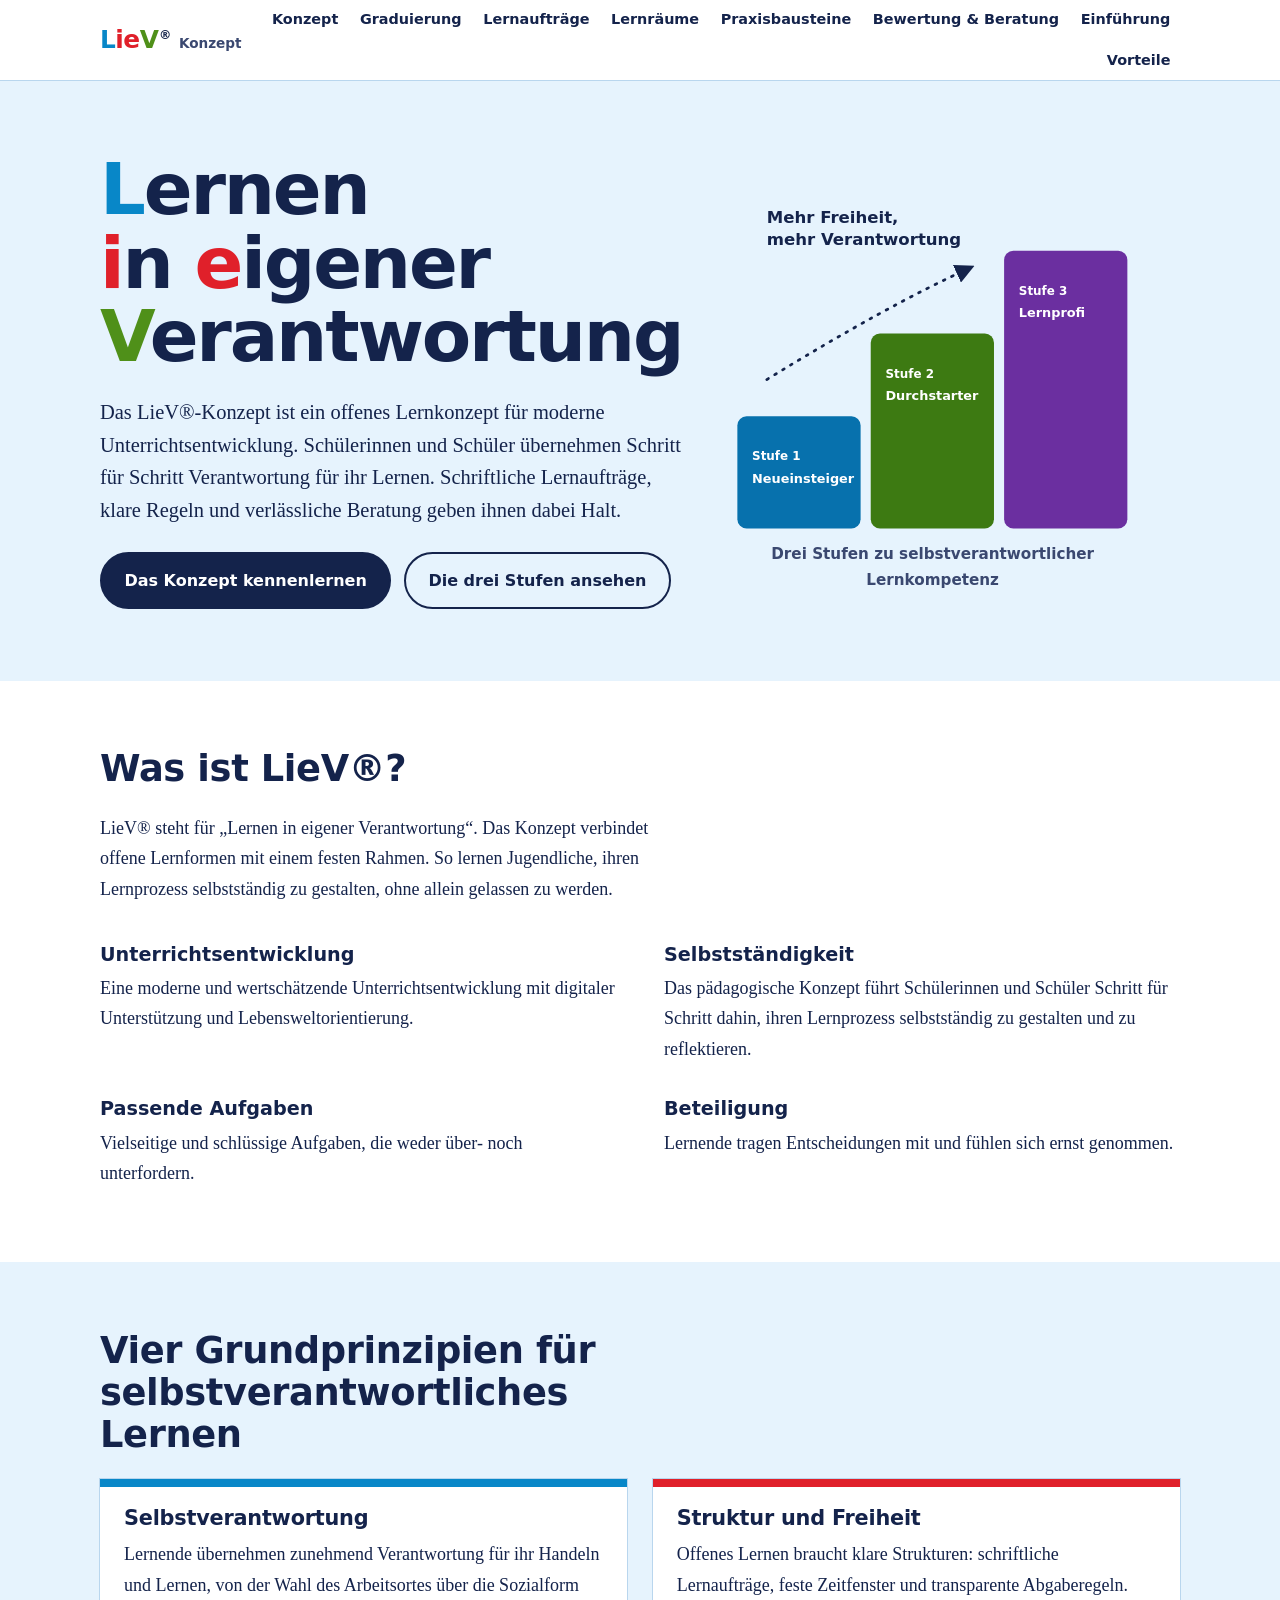
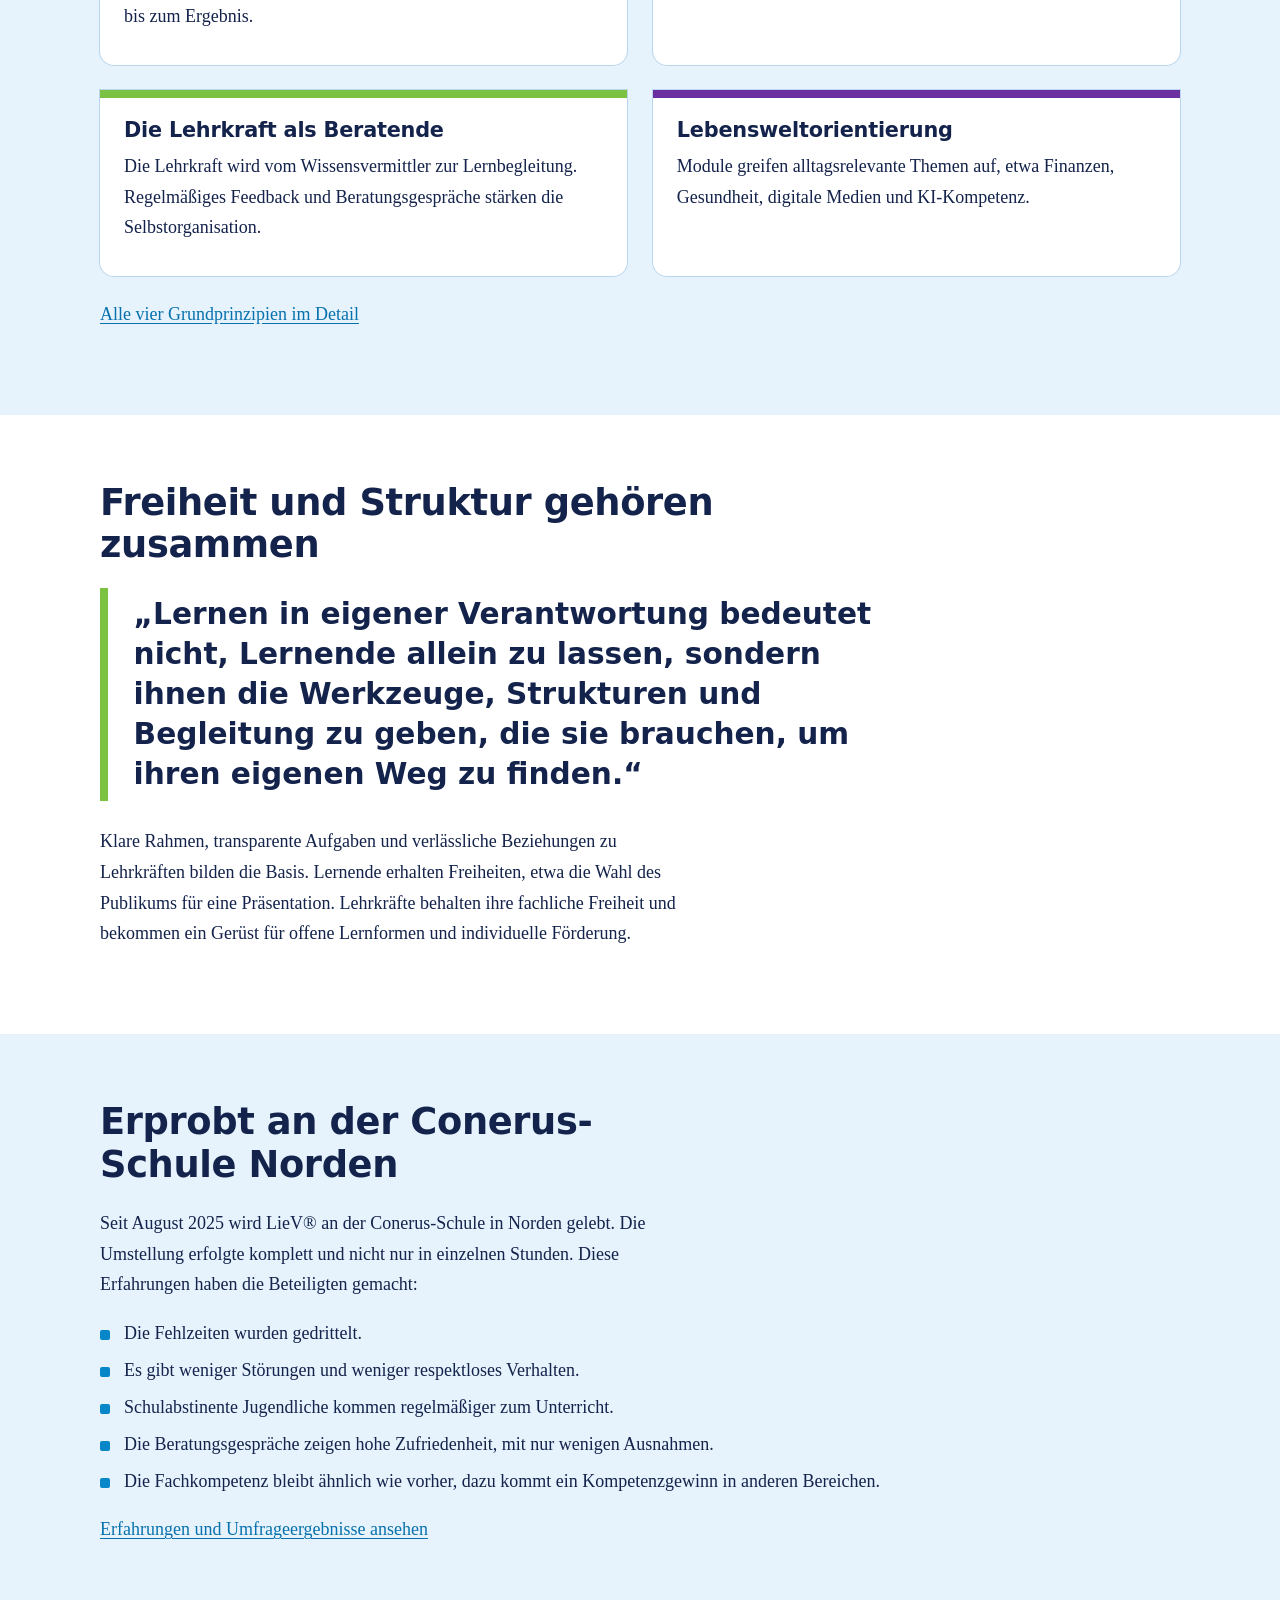
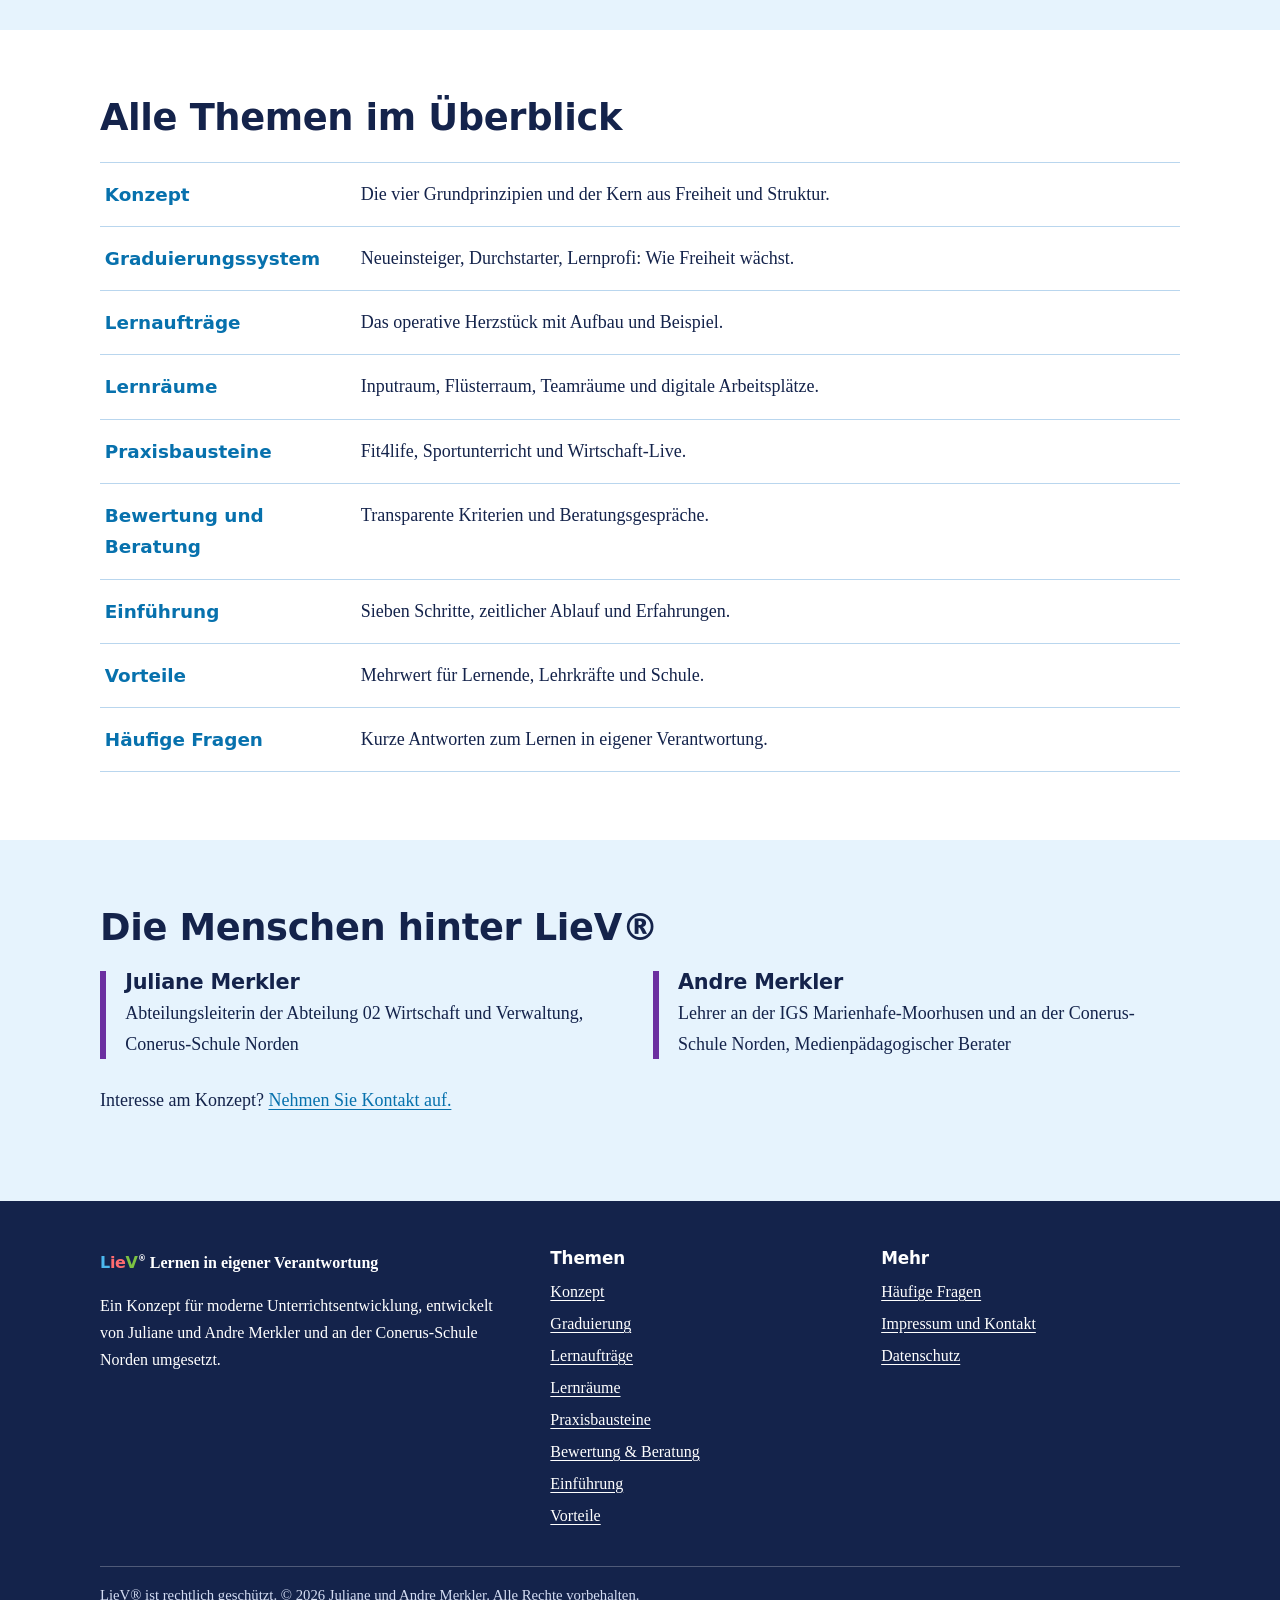
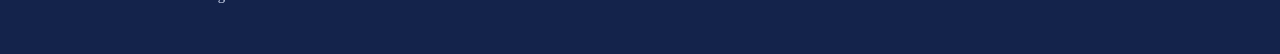
==== index.html @ 64cde690 "Add files via upload" ====
<!DOCTYPE html>
<html lang="de">
<head>
<meta charset="utf-8">
<meta name="viewport" content="width=device-width, initial-scale=1">
<title>LieV-Konzept: Lernen in eigener Verantwortung – offenes Lernen</title>
<meta name="description" content="Das LieV®-Konzept: offenes Lernkonzept für selbstverantwortliches Lernen mit Lernaufträgen, drei Graduierungsstufen und Beratung. Erprobt an der Conerus-Schule Norden.">
<meta name="robots" content="index, follow, max-image-preview:large">
<link rel="canonical" href="https://liev-konzept.github.io/">
<link rel="icon" href="favicon.svg" type="image/svg+xml">
<link rel="stylesheet" href="style.css">
<meta property="og:type" content="website">
<meta property="og:locale" content="de_DE">
<meta property="og:site_name" content="LieV-Konzept">
<meta property="og:title" content="LieV-Konzept: Lernen in eigener Verantwortung – offenes Lernen">
<meta property="og:description" content="Das LieV®-Konzept: offenes Lernkonzept für selbstverantwortliches Lernen mit Lernaufträgen, drei Graduierungsstufen und Beratung. Erprobt an der Conerus-Schule Norden.">
<meta property="og:url" content="https://liev-konzept.github.io/">
<meta property="og:image" content="https://liev-konzept.github.io/og-image.png">
<meta name="twitter:card" content="summary_large_image">
<meta name="theme-color" content="#14234b">
<script type="application/ld+json">{"@context": "https://schema.org", "@graph": [{"@type": "WebSite", "name": "LieV-Konzept – Lernen in eigener Verantwortung", "url": "https://liev-konzept.github.io/", "inLanguage": "de", "description": "Offenes Lernkonzept für selbstverantwortliches Lernen und moderne Unterrichtsentwicklung.", "author": [{"@type": "Person", "name": "Juliane Merkler", "jobTitle": "Abteilungsleiterin Abteilung 02 Wirtschaft und Verwaltung, Conerus-Schule Norden"}, {"@type": "Person", "name": "Andre Merkler", "jobTitle": "Lehrer an der IGS Marienhafe-Moorhusen und Conerus-Schule Norden, Medienpädagogischer Berater"}]}]}</script>
</head>
<body>
<a class="skip" href="#inhalt">Zum Inhalt springen</a>
<header class="site-header">
  <div class="wrap bar">
    <a class="brand" href="index.html" aria-label="LieV-Konzept, Startseite"><span class="wm"><span class="c-l">L</span><span class="c-i">i</span><span class="c-e">e</span><span class="c-v">V</span><sup>®</sup></span><small>Konzept</small></a>
    <input type="checkbox" id="nav-toggle" class="nav-toggle" aria-label="Menü öffnen oder schließen">
    <label class="nav-btn" for="nav-toggle">Menü</label>
    <nav class="nav" aria-label="Hauptnavigation"><ul><li><a href="konzept.html">Konzept</a></li><li><a href="graduierungssystem.html">Graduierung</a></li><li><a href="lernauftraege.html">Lernaufträge</a></li><li><a href="lernraeume.html">Lernräume</a></li><li><a href="praxisbausteine.html">Praxisbausteine</a></li><li><a href="bewertung-beratung.html">Bewertung &amp; Beratung</a></li><li><a href="einfuehrung.html">Einführung</a></li><li><a href="vorteile.html">Vorteile</a></li></ul></nav>
  </div>
</header>
<main id="inhalt">
<section class="hero" aria-labelledby="hero-title">
  <div class="wrap hero-grid">
    <div>
      <h1 id="hero-title"><span class="line"><span class="c-l">L</span>ernen</span><span class="line"><span class="c-i">i</span>n <span class="c-e">e</span>igener</span><span class="line"><span class="c-v">V</span>erantwortung</span></h1>
      <p class="lead">Das LieV®-Konzept ist ein offenes Lernkonzept für moderne Unterrichtsentwicklung. Schülerinnen und Schüler übernehmen Schritt für Schritt Verantwortung für ihr Lernen. Schriftliche Lernaufträge, klare Regeln und verlässliche Beratung geben ihnen dabei Halt.</p>
      <div class="btns">
        <a class="btn btn-primary" href="konzept.html">Das Konzept kennenlernen</a>
        <a class="btn btn-ghost" href="graduierungssystem.html">Die drei Stufen ansehen</a>
      </div>
    </div>
    <figure class="stairs">
      <a href="graduierungssystem.html" aria-label="Zum Graduierungssystem mit drei Stufen">
        <svg viewBox="0 0 440 400" role="img" aria-labelledby="st-t st-d">
          <title id="st-t">Treppe mit drei Stufen</title>
          <desc id="st-d">Drei aufsteigende Stufen für wachsende Freiheit: Neueinsteiger, Durchstarter, Lernprofi.</desc>
          <defs><marker id="arr" viewBox="0 0 10 10" refX="8" refY="5" markerWidth="7" markerHeight="7" orient="auto-start-reverse"><path d="M0 0 L10 5 L0 10 z" fill="#14234b"/></marker></defs>
          <rect x="8" y="270" width="134" height="122" rx="10" fill="#0771ad"/>
          <rect x="153" y="180" width="134" height="212" rx="10" fill="#3d7a12"/>
          <rect x="298" y="90" width="134" height="302" rx="10" fill="#6b2fa0"/>
          <g fill="#fff">
            <text x="24" y="318" font-size="13" font-weight="600">Stufe 1</text>
            <text x="24" y="342" font-size="14" font-weight="800">Neueinsteiger</text>
            <text x="169" y="228" font-size="13" font-weight="600">Stufe 2</text>
            <text x="169" y="252" font-size="14" font-weight="800">Durchstarter</text>
            <text x="314" y="138" font-size="13" font-weight="600">Stufe 3</text>
            <text x="314" y="162" font-size="14" font-weight="800">Lernprofi</text>
          </g>
          <path d="M40 230 Q 170 150 262 108" fill="none" stroke="#14234b" stroke-width="3" stroke-dasharray="2 8" stroke-linecap="round" marker-end="url(#arr)"/>
          <text x="40" y="60" font-size="18" font-weight="800" fill="#14234b">Mehr Freiheit,</text>
          <text x="40" y="84" font-size="18" font-weight="800" fill="#14234b">mehr Verantwortung</text>
        </svg>
      </a>
      <figcaption>Drei Stufen zu selbstverantwortlicher Lernkompetenz</figcaption>
    </figure>
  </div>
</section>

<section class="block" aria-labelledby="was-ist">
  <div class="wrap">
    <h2 id="was-ist">Was ist LieV®?</h2>
    <p class="block-intro">LieV® steht für „Lernen in eigener Verantwortung“. Das Konzept verbindet offene Lernformen mit einem festen Rahmen. So lernen Jugendliche, ihren Lernprozess selbstständig zu gestalten, ohne allein gelassen zu werden.</p>
    <dl class="defs">
      <div><dt>Unterrichtsentwicklung</dt><dd>Eine moderne und wertschätzende Unterrichtsentwicklung mit digitaler Unterstützung und Lebensweltorientierung.</dd></div>
      <div><dt>Selbstständigkeit</dt><dd>Das pädagogische Konzept führt Schülerinnen und Schüler Schritt für Schritt dahin, ihren Lernprozess selbstständig zu gestalten und zu reflektieren.</dd></div>
      <div><dt>Passende Aufgaben</dt><dd>Vielseitige und schlüssige Aufgaben, die weder über- noch unterfordern.</dd></div>
      <div><dt>Beteiligung</dt><dd>Lernende tragen Entscheidungen mit und fühlen sich ernst genommen.</dd></div>
    </dl>
  </div>
</section>

<section class="block tint" aria-labelledby="prinzipien">
  <div class="wrap">
    <h2 id="prinzipien">Vier Grundprinzipien für selbstverantwortliches Lernen</h2>
    <div class="grid-2">
      <article class="principle c-blue">
        <h3>Selbstverantwortung</h3>
        <p>Lernende übernehmen zunehmend Verantwortung für ihr Handeln und Lernen, von der Wahl des Arbeitsortes über die Sozialform bis zum Ergebnis.</p>
      </article>
      <article class="principle c-red">
        <h3>Struktur und Freiheit</h3>
        <p>Offenes Lernen braucht klare Strukturen: schriftliche Lernaufträge, feste Zeitfenster und transparente Abgaberegeln.</p>
      </article>
      <article class="principle c-green">
        <h3>Die Lehrkraft als Beratende</h3>
        <p>Die Lehrkraft wird vom Wissensvermittler zur Lernbegleitung. Regelmäßiges Feedback und Beratungsgespräche stärken die Selbstorganisation.</p>
      </article>
      <article class="principle c-purple">
        <h3>Lebensweltorientierung</h3>
        <p>Module greifen alltagsrelevante Themen auf, etwa Finanzen, Gesundheit, digitale Medien und KI-Kompetenz.</p>
      </article>
    </div>
    <p style="margin-top:1.4rem"><a href="konzept.html">Alle vier Grundprinzipien im Detail</a></p>
  </div>
</section>

<section class="block" aria-labelledby="haltung">
  <div class="wrap">
    <h2 id="haltung">Freiheit und Struktur gehören zusammen</h2>
    <blockquote class="pull">„Lernen in eigener Verantwortung bedeutet nicht, Lernende allein zu lassen, sondern ihnen die Werkzeuge, Strukturen und Begleitung zu geben, die sie brauchen, um ihren eigenen Weg zu finden.“</blockquote>
    <div class="prose" style="margin-top:1.6rem">
      <p>Klare Rahmen, transparente Aufgaben und verlässliche Beziehungen zu Lehrkräften bilden die Basis. Lernende erhalten Freiheiten, etwa die Wahl des Publikums für eine Präsentation. Lehrkräfte behalten ihre fachliche Freiheit und bekommen ein Gerüst für offene Lernformen und individuelle Förderung.</p>
    </div>
  </div>
</section>

<section class="block tint" aria-labelledby="praxis">
  <div class="wrap">
    <h2 id="praxis">Erprobt an der Conerus-Schule Norden</h2>
    <p class="block-intro">Seit August 2025 wird LieV® an der Conerus-Schule in Norden gelebt. Die Umstellung erfolgte komplett und nicht nur in einzelnen Stunden. Diese Erfahrungen haben die Beteiligten gemacht:</p>
    <ul class="ticks" style="--c:var(--blue)">
      <li>Die Fehlzeiten wurden gedrittelt.</li>
      <li>Es gibt weniger Störungen und weniger respektloses Verhalten.</li>
      <li>Schulabstinente Jugendliche kommen regelmäßiger zum Unterricht.</li>
      <li>Die Beratungsgespräche zeigen hohe Zufriedenheit, mit nur wenigen Ausnahmen.</li>
      <li>Die Fachkompetenz bleibt ähnlich wie vorher, dazu kommt ein Kompetenzgewinn in anderen Bereichen.</li>
    </ul>
    <p><a href="einfuehrung.html#erfahrungen">Erfahrungen und Umfrageergebnisse ansehen</a></p>
  </div>
</section>

<section class="block" aria-labelledby="themen">
  <div class="wrap">
    <h2 id="themen">Alle Themen im Überblick</h2>
    <ul class="topics">
      <li><a href="konzept.html"><strong>Konzept</strong><span>Die vier Grundprinzipien und der Kern aus Freiheit und Struktur.</span></a></li>
      <li><a href="graduierungssystem.html"><strong>Graduierungssystem</strong><span>Neueinsteiger, Durchstarter, Lernprofi: Wie Freiheit wächst.</span></a></li>
      <li><a href="lernauftraege.html"><strong>Lernaufträge</strong><span>Das operative Herzstück mit Aufbau und Beispiel.</span></a></li>
      <li><a href="lernraeume.html"><strong>Lernräume</strong><span>Inputraum, Flüsterraum, Teamräume und digitale Arbeitsplätze.</span></a></li>
      <li><a href="praxisbausteine.html"><strong>Praxisbausteine</strong><span>Fit4life, Sportunterricht und Wirtschaft-Live.</span></a></li>
      <li><a href="bewertung-beratung.html"><strong>Bewertung und Beratung</strong><span>Transparente Kriterien und Beratungsgespräche.</span></a></li>
      <li><a href="einfuehrung.html"><strong>Einführung</strong><span>Sieben Schritte, zeitlicher Ablauf und Erfahrungen.</span></a></li>
      <li><a href="vorteile.html"><strong>Vorteile</strong><span>Mehrwert für Lernende, Lehrkräfte und Schule.</span></a></li>
      <li><a href="faq.html"><strong>Häufige Fragen</strong><span>Kurze Antworten zum Lernen in eigener Verantwortung.</span></a></li>
    </ul>
  </div>
</section>

<section class="block tint" aria-labelledby="menschen">
  <div class="wrap">
    <h2 id="menschen">Die Menschen hinter LieV®</h2>
    <div class="people">
      <div class="person"><h3>Juliane Merkler</h3><p>Abteilungsleiterin der Abteilung 02 Wirtschaft und Verwaltung, Conerus-Schule Norden</p></div>
      <div class="person"><h3>Andre Merkler</h3><p>Lehrer an der IGS Marienhafe-Moorhusen und an der Conerus-Schule Norden, Medienpädagogischer Berater</p></div>
    </div>
    <p style="margin-top:1.6rem">Interesse am Konzept? <a href="impressum.html#kontakt">Nehmen Sie Kontakt auf.</a></p>
  </div>
</section>

</main>
<footer class="site-footer">
  <div class="wrap">
    <div class="foot-grid">
      <div>
        <p><span class="wm"><span class="c-l">L</span><span class="c-i">i</span><span class="c-e">e</span><span class="c-v">V</span><sup>®</sup></span> <strong>Lernen in eigener Verantwortung</strong></p>
        <p>Ein Konzept für moderne Unterrichtsentwicklung, entwickelt von Juliane und Andre Merkler und an der Conerus-Schule Norden umgesetzt.</p>
      </div>
      <div><h2>Themen</h2><ul><li><a href="konzept.html">Konzept</a></li><li><a href="graduierungssystem.html">Graduierung</a></li><li><a href="lernauftraege.html">Lernaufträge</a></li><li><a href="lernraeume.html">Lernräume</a></li><li><a href="praxisbausteine.html">Praxisbausteine</a></li><li><a href="bewertung-beratung.html">Bewertung &amp; Beratung</a></li><li><a href="einfuehrung.html">Einführung</a></li><li><a href="vorteile.html">Vorteile</a></li></ul></div>
      <div><h2>Mehr</h2><ul>
        <li><a href="faq.html">Häufige Fragen</a></li>
        <li><a href="impressum.html">Impressum und Kontakt</a></li>
        <li><a href="datenschutz.html">Datenschutz</a></li>
      </ul></div>
    </div>
    <p class="foot-note">LieV® ist rechtlich geschützt. © 2026 Juliane und Andre Merkler. Alle Rechte vorbehalten.</p>
  </div>
</footer>
</body>
</html>
---- style.css ----
/* LieV-Konzept – Stylesheet
   Keine externen Schriften, keine Tracker: schnell und datenschutzfreundlich. */

:root {
  --ink: #14234b;
  --ink-2: #3a4870;
  --sky: #e6f3fd;
  --sky-2: #cfe6f8;
  --line: #b9d6ee;
  --blue: #0887c8;
  --blue-d: #0771ad;
  --red: #e0202a;
  --red-d: #c4141e;
  --green: #7cc242;
  --green-t: #4f9019;
  --green-d: #3d7a12;
  --purple: #6b2fa0;
  --head: "Avenir Next", "Segoe UI Variable Display", "Segoe UI", "Trebuchet MS", system-ui, sans-serif;
  --body: Georgia, "Iowan Old Style", "Palatino Linotype", "Book Antiqua", serif;
}

*, *::before, *::after { box-sizing: border-box; }
html { scroll-behavior: smooth; -webkit-text-size-adjust: 100%; }
@media (prefers-reduced-motion: reduce) { html { scroll-behavior: auto; } }

body {
  margin: 0;
  font-family: var(--body);
  font-size: 1.125rem;
  line-height: 1.7;
  color: var(--ink);
  background: #fff;
  overflow-wrap: break-word;
  hyphens: auto;
}
.grid-2 > *, .grid-3 > *, .levels > *, .rooms > *, .people > *, .defs > * { min-width: 0; }

h1, h2, h3, h4 {
  font-family: var(--head);
  line-height: 1.15;
  letter-spacing: -0.01em;
  margin: 0 0 0.6em;
  color: var(--ink);
}
h1 { font-size: clamp(1.65rem, 6vw, 3.1rem); font-weight: 800; }
h2 { font-size: clamp(1.6rem, 3.4vw, 2.3rem); font-weight: 800; }
h3 { font-size: 1.3rem; font-weight: 700; }
p { margin: 0 0 1em; }
a { color: var(--blue-d); text-underline-offset: 0.18em; }
a:hover { color: var(--ink); }
:focus-visible { outline: 3px solid var(--purple); outline-offset: 3px; border-radius: 2px; }

.skip { position: absolute; left: -999px; top: 0; background: var(--ink); color: #fff; padding: 0.7rem 1rem; z-index: 100; }
.skip:focus { left: 0; }

.wrap { max-width: 1120px; margin: 0 auto; padding: 0 1.25rem; }
.prose { max-width: 66ch; }
.lead { font-size: 1.28rem; line-height: 1.6; max-width: 60ch; }

/* Markenzeichen LieV: L blau, i rot, e rot, V grün */
.c-l { color: var(--blue); }
.c-i, .c-e { color: var(--red); }
.c-v { color: var(--green-t); }
.wm { font-family: var(--head); font-weight: 800; letter-spacing: -0.02em; white-space: nowrap; }
.wm sup { font-size: 0.5em; font-weight: 600; margin-left: 0.05em; vertical-align: super; line-height: 0; color: var(--ink); }

/* Kopfbereich und Navigation */
.site-header { background: #fff; border-bottom: 1px solid var(--line); position: sticky; top: 0; z-index: 50; }
.bar { display: flex; align-items: center; justify-content: space-between; gap: 1rem; min-height: 68px; }
.brand { font-family: var(--head); font-weight: 800; font-size: 1.55rem; text-decoration: none; color: var(--ink); letter-spacing: -0.02em; display: flex; align-items: baseline; gap: 0.5rem; }
.brand:hover { color: var(--ink); }
.brand small { font-size: 0.85rem; font-weight: 700; color: var(--ink-2); letter-spacing: 0; }
.nav ul { list-style: none; display: flex; gap: 0.15rem; margin: 0; padding: 0; flex-wrap: wrap; justify-content: flex-end; }
.nav a { white-space: nowrap; font-family: var(--head); font-weight: 600; font-size: 0.9rem; text-decoration: none; color: var(--ink); padding: 0.45rem 0.6rem; border-radius: 999px; display: block; }
.nav a:hover { background: var(--sky); }
.nav a[aria-current="page"] { background: var(--ink); color: #fff; }
.nav-toggle { position: absolute; opacity: 0; pointer-events: none; }
.nav-btn { display: none; font-family: var(--head); font-weight: 700; padding: 0.5rem 1rem; border: 2px solid var(--ink); border-radius: 999px; cursor: pointer; }
.nav-toggle:focus-visible + .nav-btn { outline: 3px solid var(--purple); outline-offset: 3px; }

@media (max-width: 1240px) {
  .nav-btn { display: inline-block; }
  .nav { display: none; position: absolute; left: 0; right: 0; top: 100%; background: #fff; border-bottom: 1px solid var(--line); padding: 0.5rem 1.25rem 1rem; }
  .nav ul { flex-direction: column; align-items: stretch; }
  .nav a { border-radius: 8px; padding: 0.7rem 0.8rem; }
  .nav-toggle:checked ~ .nav { display: block; }
}

/* Startseite: Hero */
.hero { background: var(--sky); padding: clamp(2.5rem, 6vw, 4.5rem) 0 clamp(2.5rem, 6vw, 4.5rem); }
.hero-grid { display: grid; grid-template-columns: 1.1fr 0.9fr; gap: 3rem; align-items: center; }
.hero h1 { font-size: clamp(2.5rem, 6.4vw, 4.5rem); font-weight: 800; line-height: 1.02; letter-spacing: -0.03em; margin: 0 0 1.4rem; }
.hero h1 .line { display: block; }
.hero .lead { margin-bottom: 1.6rem; }
.stairs { margin: 0; }
.stairs a { display: block; text-decoration: none; color: var(--ink); }
.stairs svg { width: 100%; height: auto; display: block; }
.stairs text { font-family: var(--head); }
.stairs figcaption { font-family: var(--head); font-weight: 600; font-size: 0.95rem; color: var(--ink-2); margin-top: 0.4rem; text-align: center; }
@media (max-width: 860px) { .hero-grid { grid-template-columns: 1fr; gap: 2rem; } .stairs { max-width: 420px; } }

.btns { display: flex; flex-wrap: wrap; gap: 0.8rem; }
.btn { font-family: var(--head); font-weight: 700; font-size: 1rem; text-decoration: none; padding: 0.8rem 1.4rem; border-radius: 999px; border: 2px solid var(--ink); display: inline-block; }
.btn-primary { background: var(--ink); color: #fff; }
.btn-primary:hover { background: var(--purple); border-color: var(--purple); color: #fff; }
.btn-ghost { background: transparent; color: var(--ink); }
.btn-ghost:hover { background: #fff; color: var(--ink); }

/* Seitenkopf innen */
.page-head { background: var(--sky); padding: 2rem 0 2.6rem; }
.crumbs { font-family: var(--head); font-size: 0.92rem; margin-bottom: 1.2rem; }
.crumbs ol { list-style: none; display: flex; flex-wrap: wrap; margin: 0; padding: 0; }
.crumbs li + li::before { content: "/"; margin: 0 0.55rem; color: var(--ink-2); }
.crumbs a { color: var(--ink-2); }
.page-head h1 { max-width: 22ch; }
.page-head .lead { margin-bottom: 0; }

/* Abschnitte */
.block { padding: clamp(2.5rem, 6vw, 4.2rem) 0; }
.tint { background: var(--sky); }
.block > .wrap > h2 { max-width: 24ch; }
.block-intro { max-width: 62ch; }

.grid-2 { display: grid; grid-template-columns: repeat(2, 1fr); gap: 1.6rem; }
.grid-3 { display: grid; grid-template-columns: repeat(3, 1fr); gap: 1.6rem; }
@media (max-width: 900px) { .grid-3 { grid-template-columns: 1fr; } }
@media (max-width: 760px) { .grid-2 { grid-template-columns: 1fr; } }

.principle { border-top: 8px solid var(--c, var(--blue)); background: #fff; padding: 1.3rem 1.5rem 1.4rem; border-radius: 0 0 14px 14px; box-shadow: 0 0 0 1px var(--line); }
.principle h3 { margin-bottom: 0.5rem; }
.principle p { margin-bottom: 0.7rem; }
.c-blue { --c: var(--blue); }
.c-red { --c: var(--red); }
.c-green { --c: var(--green); }
.c-purple { --c: var(--purple); }

.ticks { list-style: none; padding: 0; margin: 0 0 1em; }
.ticks li { padding-left: 1.5rem; position: relative; margin: 0.4rem 0; }
.ticks li::before { content: ""; position: absolute; left: 0; top: 0.68em; width: 0.65rem; height: 0.65rem; background: var(--c, var(--green)); border-radius: 2px; }

/* Definitionsliste Was ist LieV */
.defs { display: grid; grid-template-columns: repeat(2, 1fr); gap: 0.4rem 3rem; margin: 0; }
.defs dt { font-family: var(--head); font-weight: 800; font-size: 1.2rem; margin-top: 1rem; }
.defs dd { margin: 0.1rem 0 0.4rem; }
@media (max-width: 760px) { .defs { grid-template-columns: 1fr; } }

blockquote.pull { margin: 0; padding: 0.4rem 0 0.4rem 1.6rem; border-left: 8px solid var(--green); font-family: var(--head); font-weight: 700; font-size: clamp(1.3rem, 2.6vw, 1.85rem); line-height: 1.35; max-width: 38ch; }

/* Linkliste Themen */
.topics { list-style: none; margin: 0; padding: 0; border-top: 1px solid var(--line); }
.topics li { border-bottom: 1px solid var(--line); }
.topics a { display: grid; grid-template-columns: 15rem 1fr; gap: 1rem; padding: 1rem 0.3rem; text-decoration: none; color: var(--ink); }
.topics a:hover { background: var(--sky); }
.topics strong { font-family: var(--head); font-size: 1.15rem; color: var(--blue-d); }
@media (max-width: 760px) { .topics a { grid-template-columns: 1fr; gap: 0.1rem; } }

/* Personen */
.people { display: grid; grid-template-columns: repeat(2, 1fr); gap: 1.6rem; }
.person { border-left: 6px solid var(--purple); padding-left: 1.2rem; }
.person h3 { margin-bottom: 0.2rem; }
.person p { margin: 0; }
@media (max-width: 760px) { .people { grid-template-columns: 1fr; } }

/* Graduierung */
.levels { display: grid; grid-template-columns: repeat(3, 1fr); gap: 1.4rem; align-items: end; }
.level { background: #fff; border-radius: 14px 14px 0 0; padding: 1.4rem 1.4rem 1.6rem; border-top: 10px solid var(--c); box-shadow: 0 0 0 1px var(--line); }
.level:nth-child(1) { min-height: 15rem; }
.level:nth-child(2) { min-height: 19rem; }
.level:nth-child(3) { min-height: 23rem; }
.level h3 { margin-bottom: 0.5rem; }
.level .tag { margin-bottom: 0.8rem; }
@media (max-width: 900px) { .levels { grid-template-columns: 1fr; align-items: stretch; } .level:nth-child(n) { min-height: 0; border-radius: 14px; } }

.tag { display: inline-block; font-family: var(--head); font-size: 0.86rem; font-weight: 700; padding: 0.12rem 0.65rem; border-radius: 999px; background: var(--sky); color: var(--ink); }
.tag-blue { background: var(--blue-d); color: #fff; }
.tag-green { background: var(--green-d); color: #fff; }
.tag-purple { background: var(--purple); color: #fff; }

.note { border-left: 6px solid var(--blue); background: var(--sky); padding: 1rem 1.3rem; max-width: 66ch; }
.note p:last-child { margin-bottom: 0; }

/* Lernauftrag */
.sheet { border: 2px solid var(--ink); background: #fff; font-family: var(--head); font-size: 0.98rem; line-height: 1.5; max-width: 900px; }
.sheet-head { padding: 0.8rem 1.1rem; border-bottom: 2px solid var(--ink); display: flex; flex-wrap: wrap; justify-content: space-between; align-items: baseline; gap: 0.4rem 1.2rem; }
.sheet-head .wm { font-size: 1.5rem; }
.sheet-head > span:last-child { color: var(--ink-2); font-size: 0.9rem; }
.field { display: grid; grid-template-columns: 14rem 1fr; border-bottom: 1px solid var(--line); }
.field:last-child { border-bottom: 0; }
.field > b { background: var(--sky); padding: 0.7rem 1rem; overflow-wrap: anywhere; }
.field > div.flush { padding: 0; }
.field > div { padding: 0.7rem 1rem; }
.field ul { margin: 0; padding-left: 1.1rem; }
.niveau { display: grid; grid-template-columns: 1fr 10rem; border-top: 1px solid var(--line); }
.niveau:first-child { border-top: 0; }
.niveau > div { padding: 0.7rem 1rem; }
.niveau > div:last-child { background: var(--sky); }
@media (max-width: 700px) { .field, .niveau { grid-template-columns: 1fr; } }

/* Ablauf / Schritte */
.steps { counter-reset: s; list-style: none; padding: 0; margin: 0; max-width: 66ch; }
.steps li { counter-increment: s; display: grid; grid-template-columns: 3.2rem 1fr; gap: 0.8rem; padding: 0.9rem 0; border-bottom: 1px solid var(--line); }
.steps li::before { content: counter(s); width: 2.3rem; height: 2.3rem; border-radius: 50%; background: var(--ink); color: #fff; display: grid; place-items: center; font-family: var(--head); font-weight: 800; }
.steps strong { font-family: var(--head); font-size: 1.15rem; display: block; }

.timeline { list-style: none; padding: 0; margin: 0 0 0 0.6rem; border-left: 3px solid var(--blue); max-width: 60ch; }
.timeline li { position: relative; padding: 0 0 1.3rem 1.6rem; }
.timeline li::before { content: ""; position: absolute; left: -10px; top: 0.5rem; width: 17px; height: 17px; border-radius: 50%; background: #fff; border: 3px solid var(--blue); }
.timeline time { font-family: var(--head); font-weight: 800; display: block; }

/* Umfrage-Balken */
.bars { max-width: 720px; }
.bars h3 { margin-top: 1.6rem; }
.brow { display: grid; grid-template-columns: 6.5rem 1fr; gap: 0.8rem; align-items: center; margin: 0.45rem 0; font-family: var(--head); font-weight: 600; }
.track { background: var(--sky-2); height: 2.1rem; border-radius: 6px; overflow: hidden; }
.fill { height: 100%; display: flex; align-items: center; padding-left: 0.7rem; color: #fff; font-weight: 800; }
.fill-a { background: var(--blue-d); }
.fill-b { background: var(--green-d); }
.small { font-size: 0.95rem; color: var(--ink-2); }

/* Kacheln für Angebote */
.chips { list-style: none; margin: 0 0 1em; padding: 0; display: flex; flex-wrap: wrap; gap: 0.5rem; }
.chips li { font-family: var(--head); font-weight: 600; font-size: 0.98rem; background: #fff; border: 2px solid var(--c, var(--blue)); border-radius: 10px; padding: 0.4rem 0.8rem; }
.tint .chips li { background: #fff; }

.rooms { display: grid; grid-template-columns: repeat(2, 1fr); gap: 1.6rem; }
.room { border-left: 8px solid var(--c, var(--blue)); padding: 0.2rem 0 0.2rem 1.2rem; }
.room h3 { margin-bottom: 0.3rem; }
.room p { margin: 0; }
@media (max-width: 760px) { .rooms { grid-template-columns: 1fr; } }

/* FAQ */
.faq details { border-bottom: 1px solid var(--line); max-width: 760px; }
.faq details:first-child { border-top: 1px solid var(--line); }
.faq summary { font-family: var(--head); font-weight: 700; font-size: 1.15rem; padding: 1rem 2rem 1rem 0.2rem; cursor: pointer; list-style: none; position: relative; }
.faq summary::-webkit-details-marker { display: none; }
.faq summary::after { content: "+"; position: absolute; right: 0.4rem; top: 0.8rem; font-size: 1.6rem; font-weight: 400; color: var(--blue-d); }
.faq details[open] summary::after { content: "–"; }
.faq details > div { padding: 0 0.2rem 1rem; }

.todo { background: #fff3a3; padding: 0 0.3em; border-radius: 3px; }

/* Fuß */
.site-footer { background: var(--ink); color: #fff; padding: 3rem 0 2rem; font-size: 1rem; }
.site-footer a { color: #fff; }
.site-footer a:hover { color: var(--sky-2); }
.foot-grid { display: grid; grid-template-columns: 1.4fr 1fr 1fr; gap: 2rem; }
.site-footer h2 { font-size: 1.05rem; color: #fff; margin-bottom: 0.6rem; }
.site-footer ul { list-style: none; margin: 0; padding: 0; }
.site-footer li { margin: 0.3rem 0; }
.site-footer .wm sup { color: #fff; }
.site-footer .c-l { color: #4cb8ee; }
.site-footer .c-i, .site-footer .c-e { color: #ff6b70; }
.site-footer .c-v { color: var(--green); }
.foot-note { border-top: 1px solid rgba(255, 255, 255, 0.25); margin-top: 2rem; padding-top: 1rem; font-size: 0.92rem; color: #d3dcf3; }
@media (max-width: 760px) { .foot-grid { grid-template-columns: 1fr; } }

.legal h2 { font-size: 1.4rem; margin-top: 2rem; }
.legal h3 { font-size: 1.1rem; margin-top: 1.4rem; }
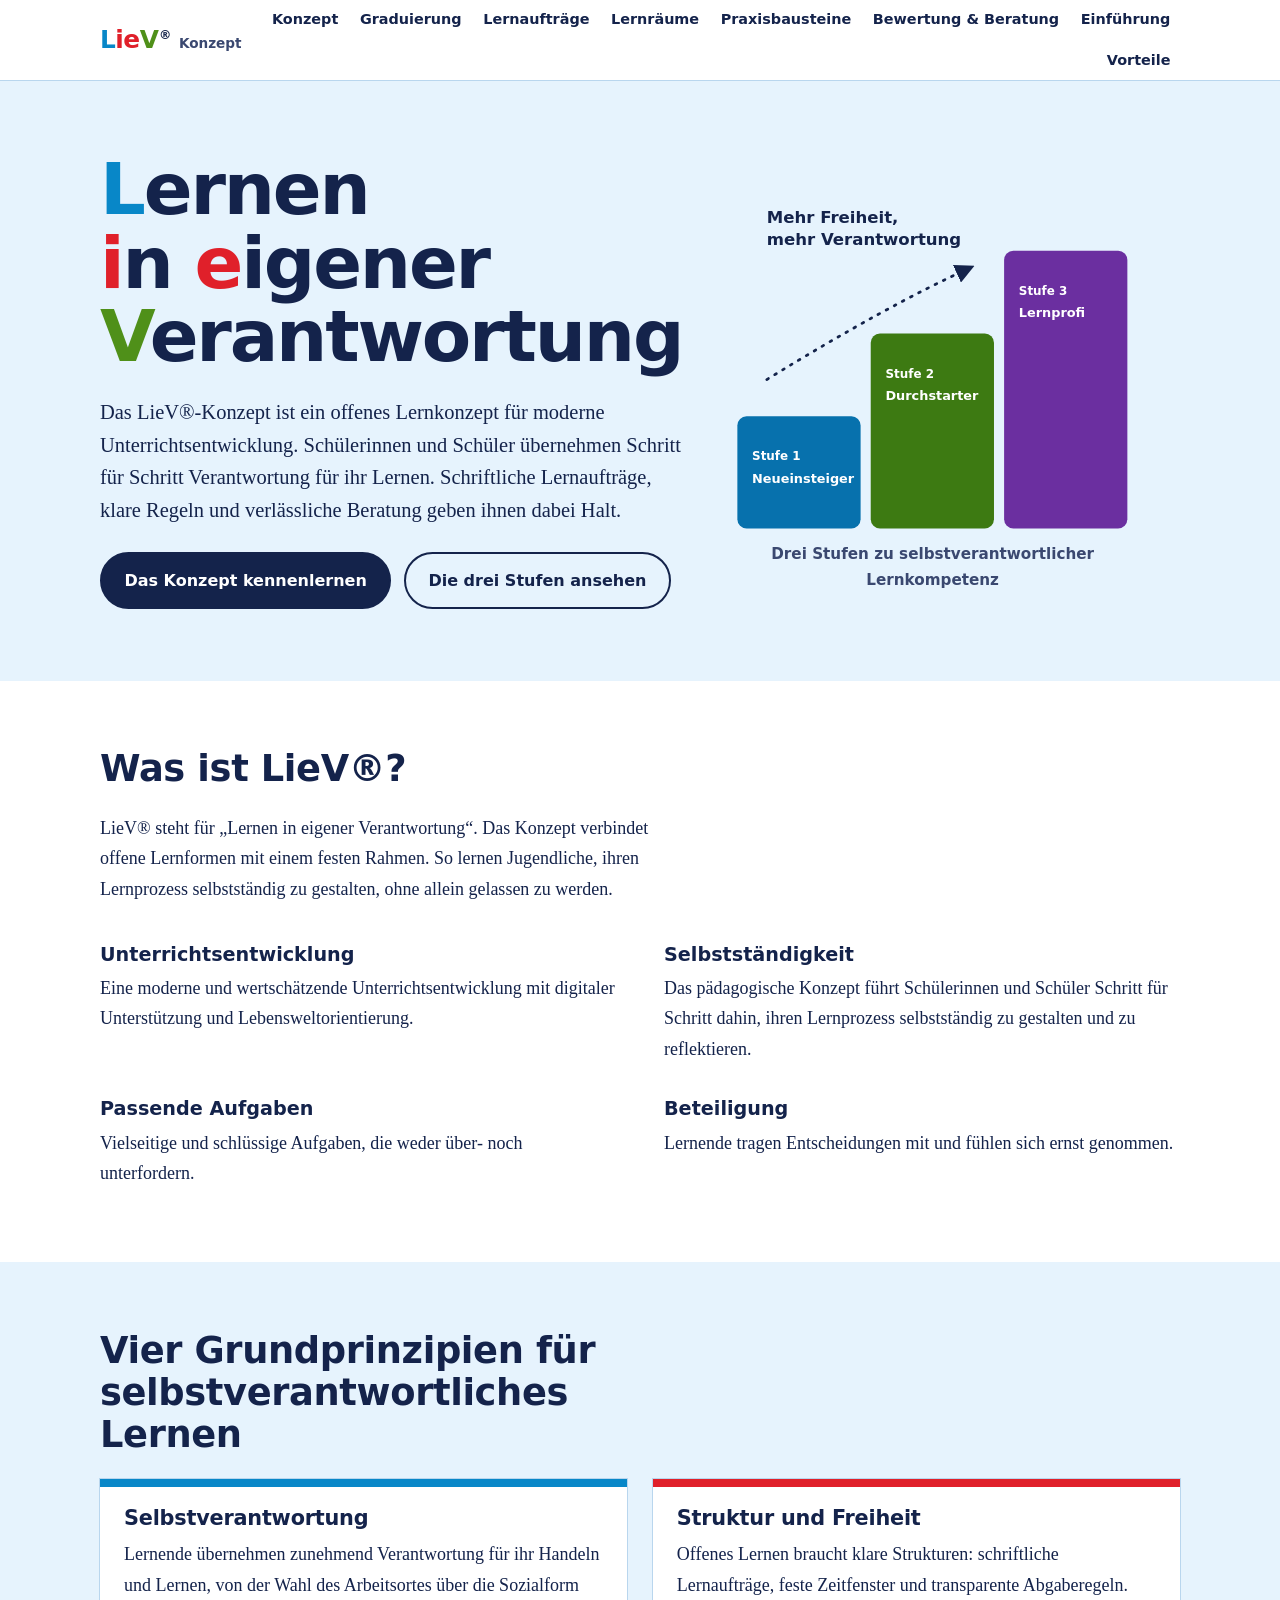
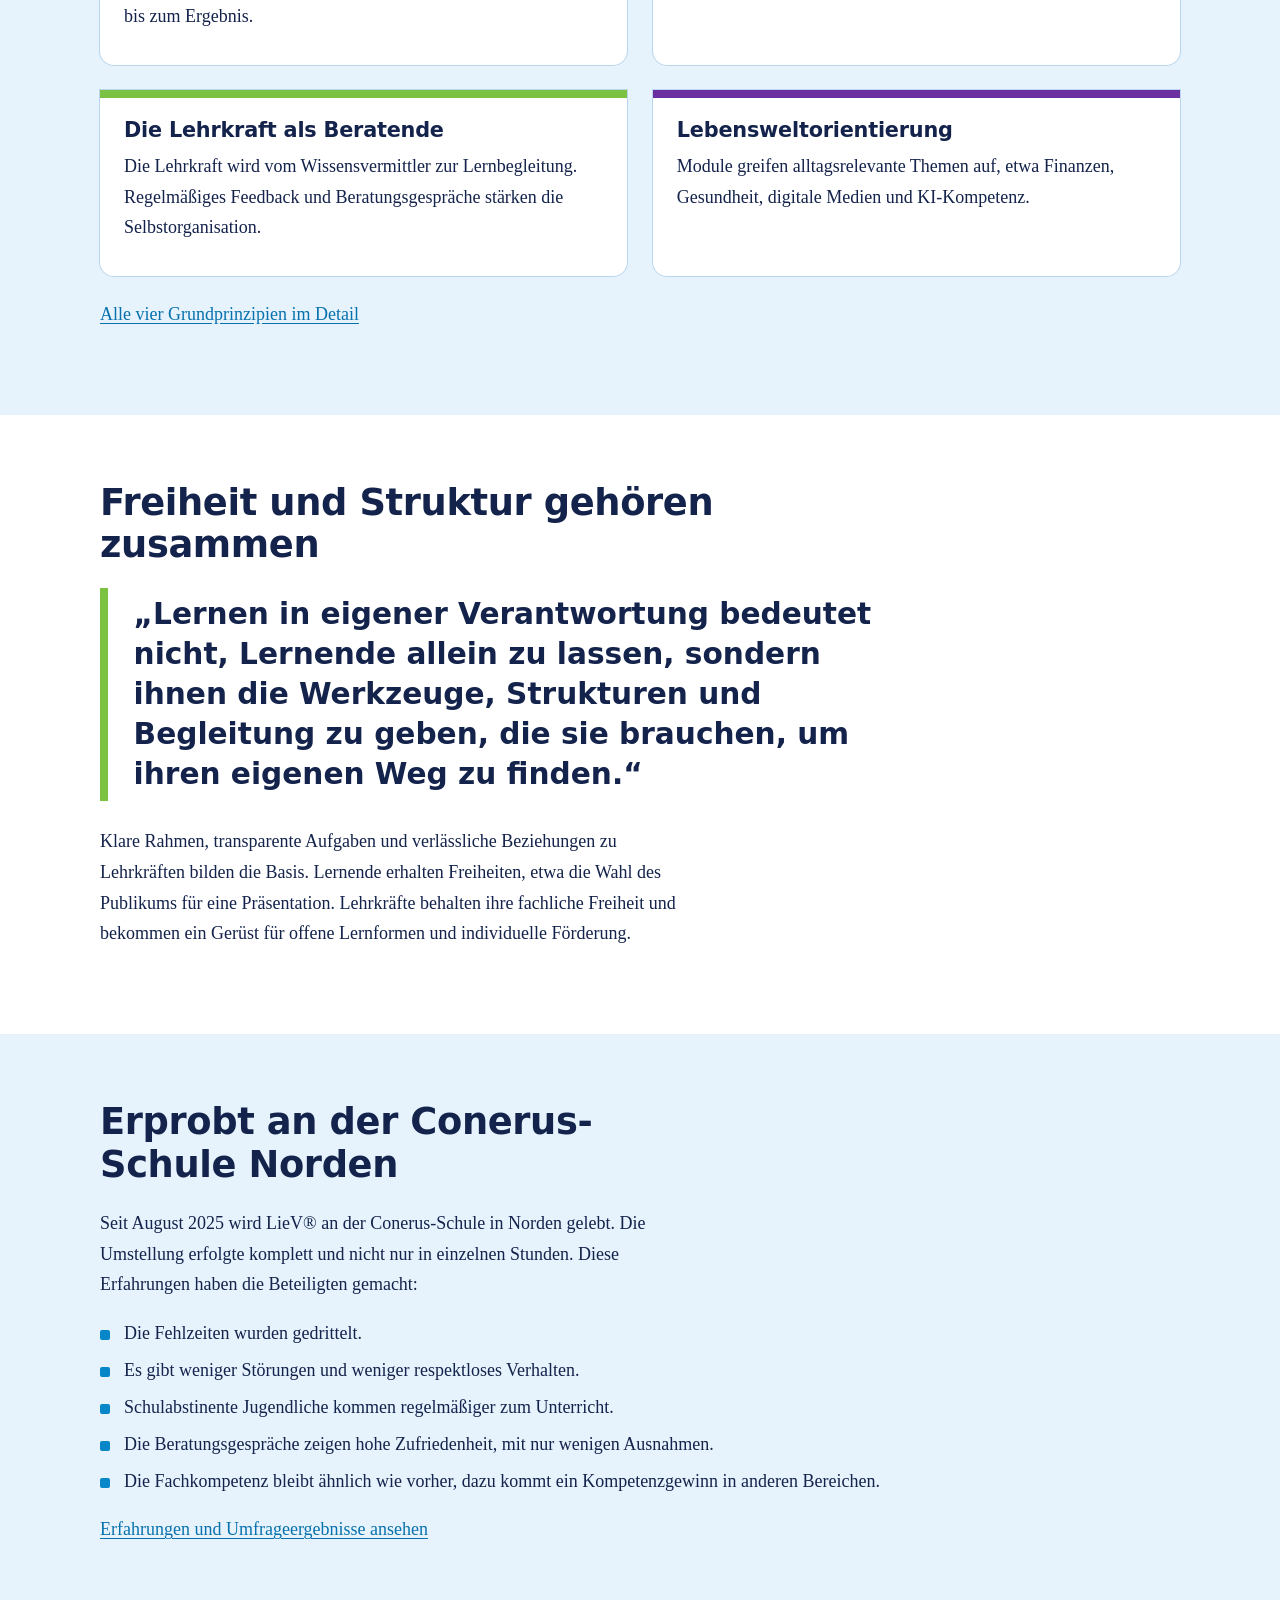
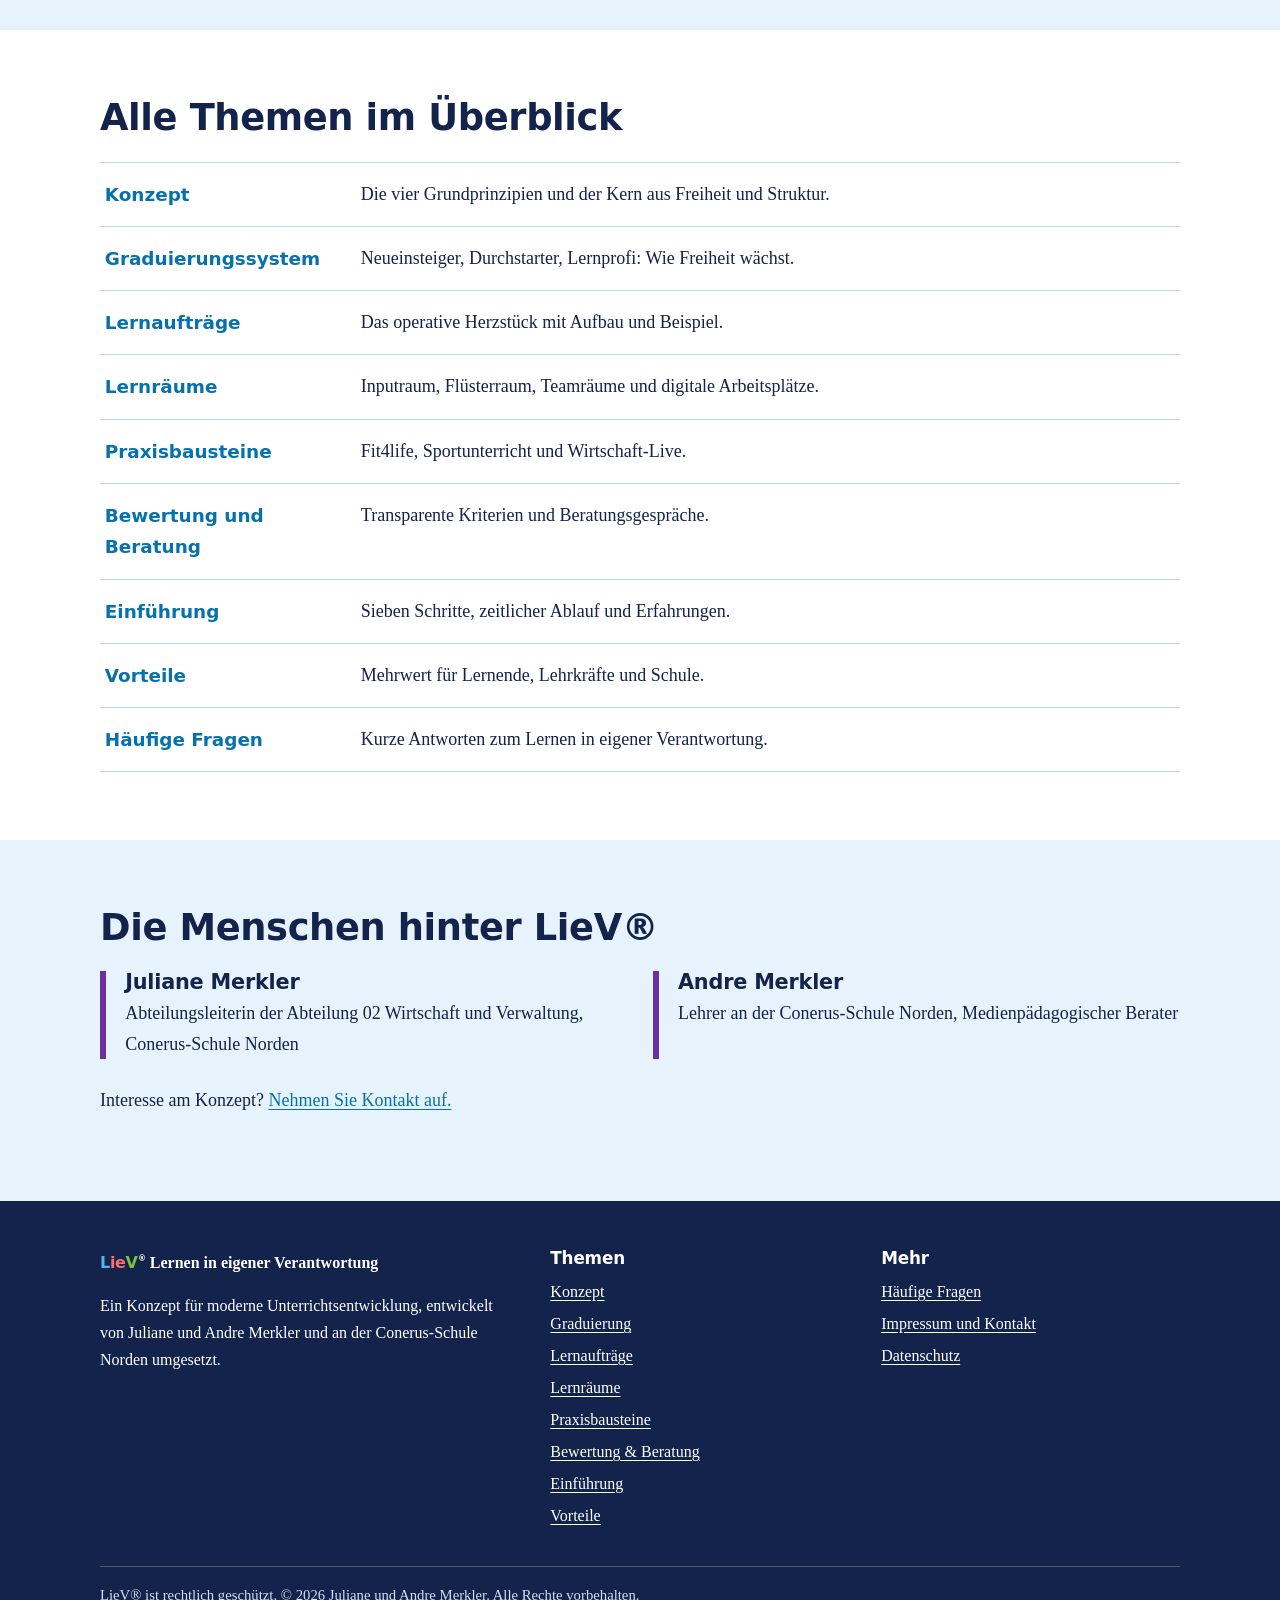
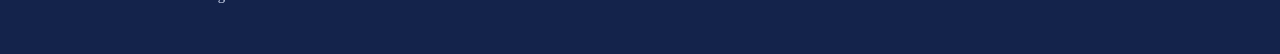
==== commit 215706a7: "Update description for Andre Merkler" ====
--- a/index.html
+++ b/index.html
@@ -153,7 +153,7 @@
     <h2 id="menschen">Die Menschen hinter LieV®</h2>
     <div class="people">
       <div class="person"><h3>Juliane Merkler</h3><p>Abteilungsleiterin der Abteilung 02 Wirtschaft und Verwaltung, Conerus-Schule Norden</p></div>
-      <div class="person"><h3>Andre Merkler</h3><p>Lehrer an der IGS Marienhafe-Moorhusen und an der Conerus-Schule Norden, Medienpädagogischer Berater</p></div>
+      <div class="person"><h3>Andre Merkler</h3><p>Lehrer an der Conerus-Schule Norden, Medienpädagogischer Berater</p></div>
     </div>
     <p style="margin-top:1.6rem">Interesse am Konzept? <a href="impressum.html#kontakt">Nehmen Sie Kontakt auf.</a></p>
   </div>
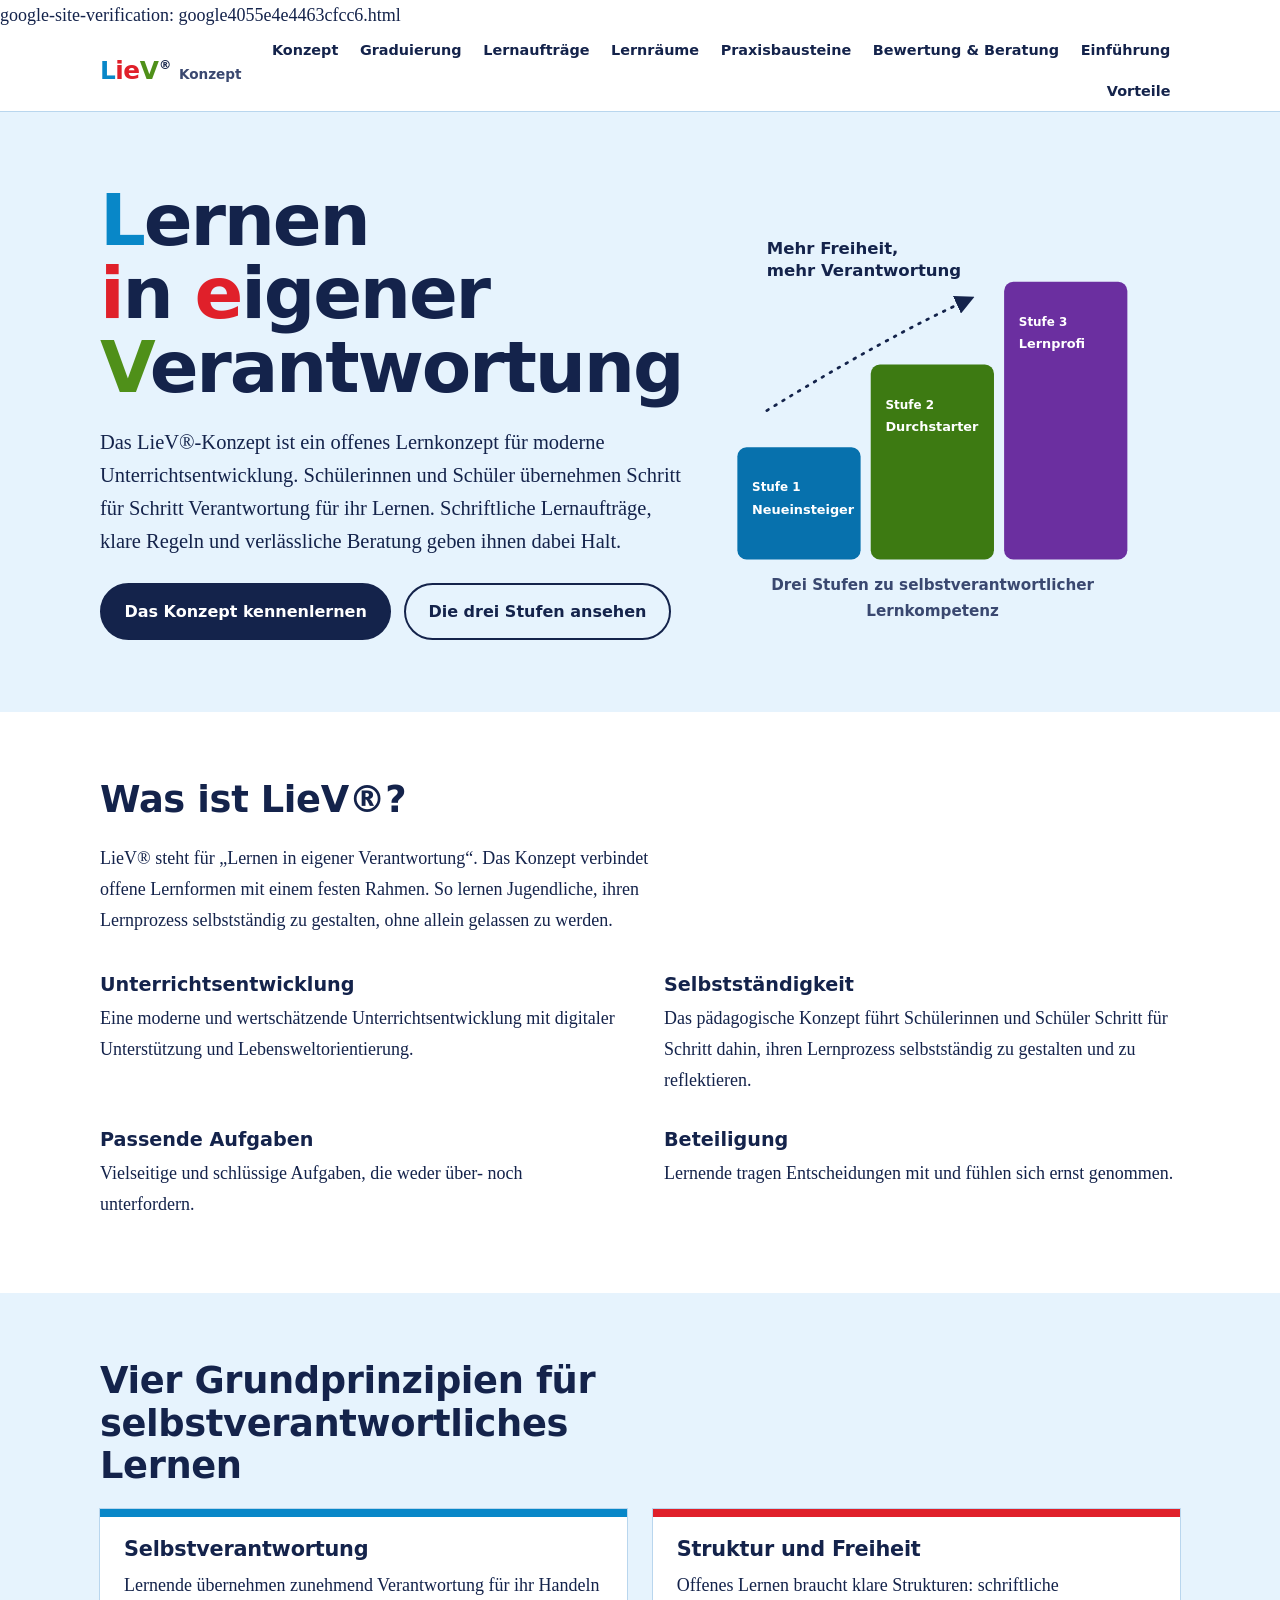
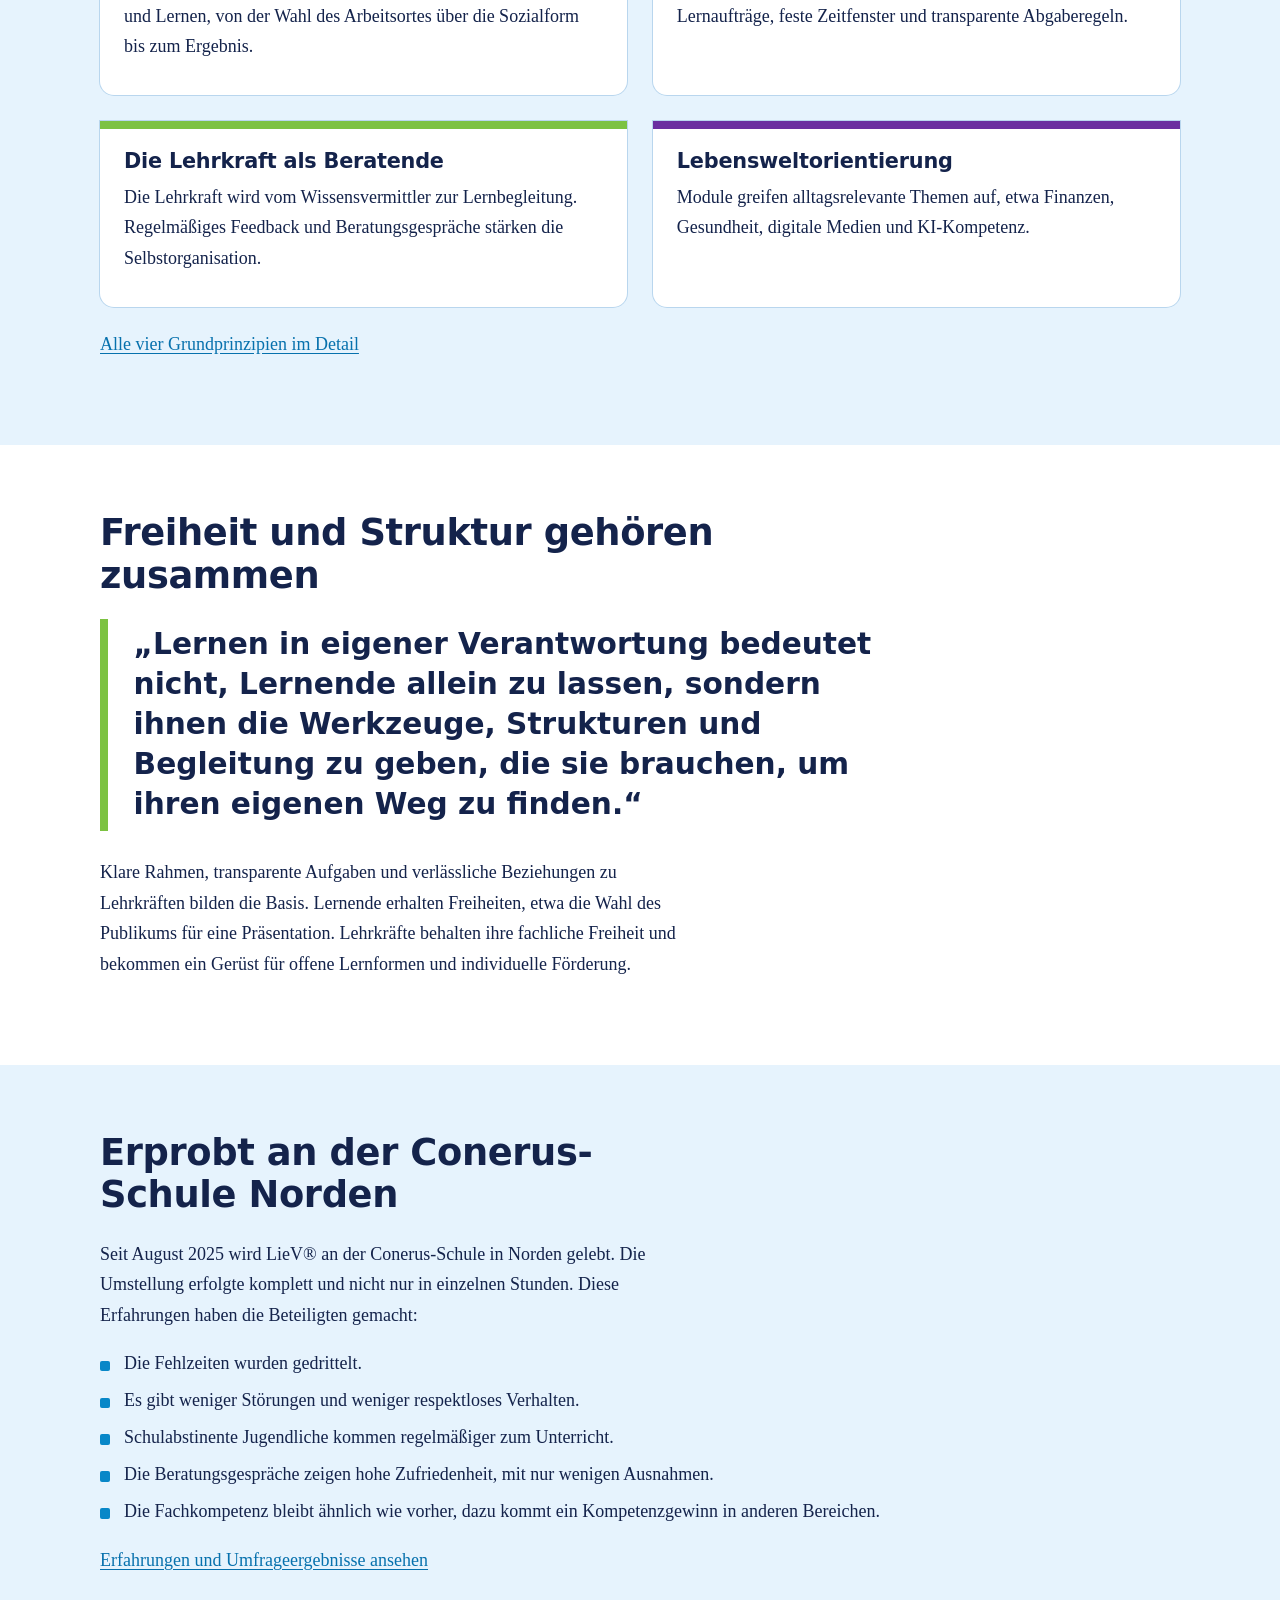
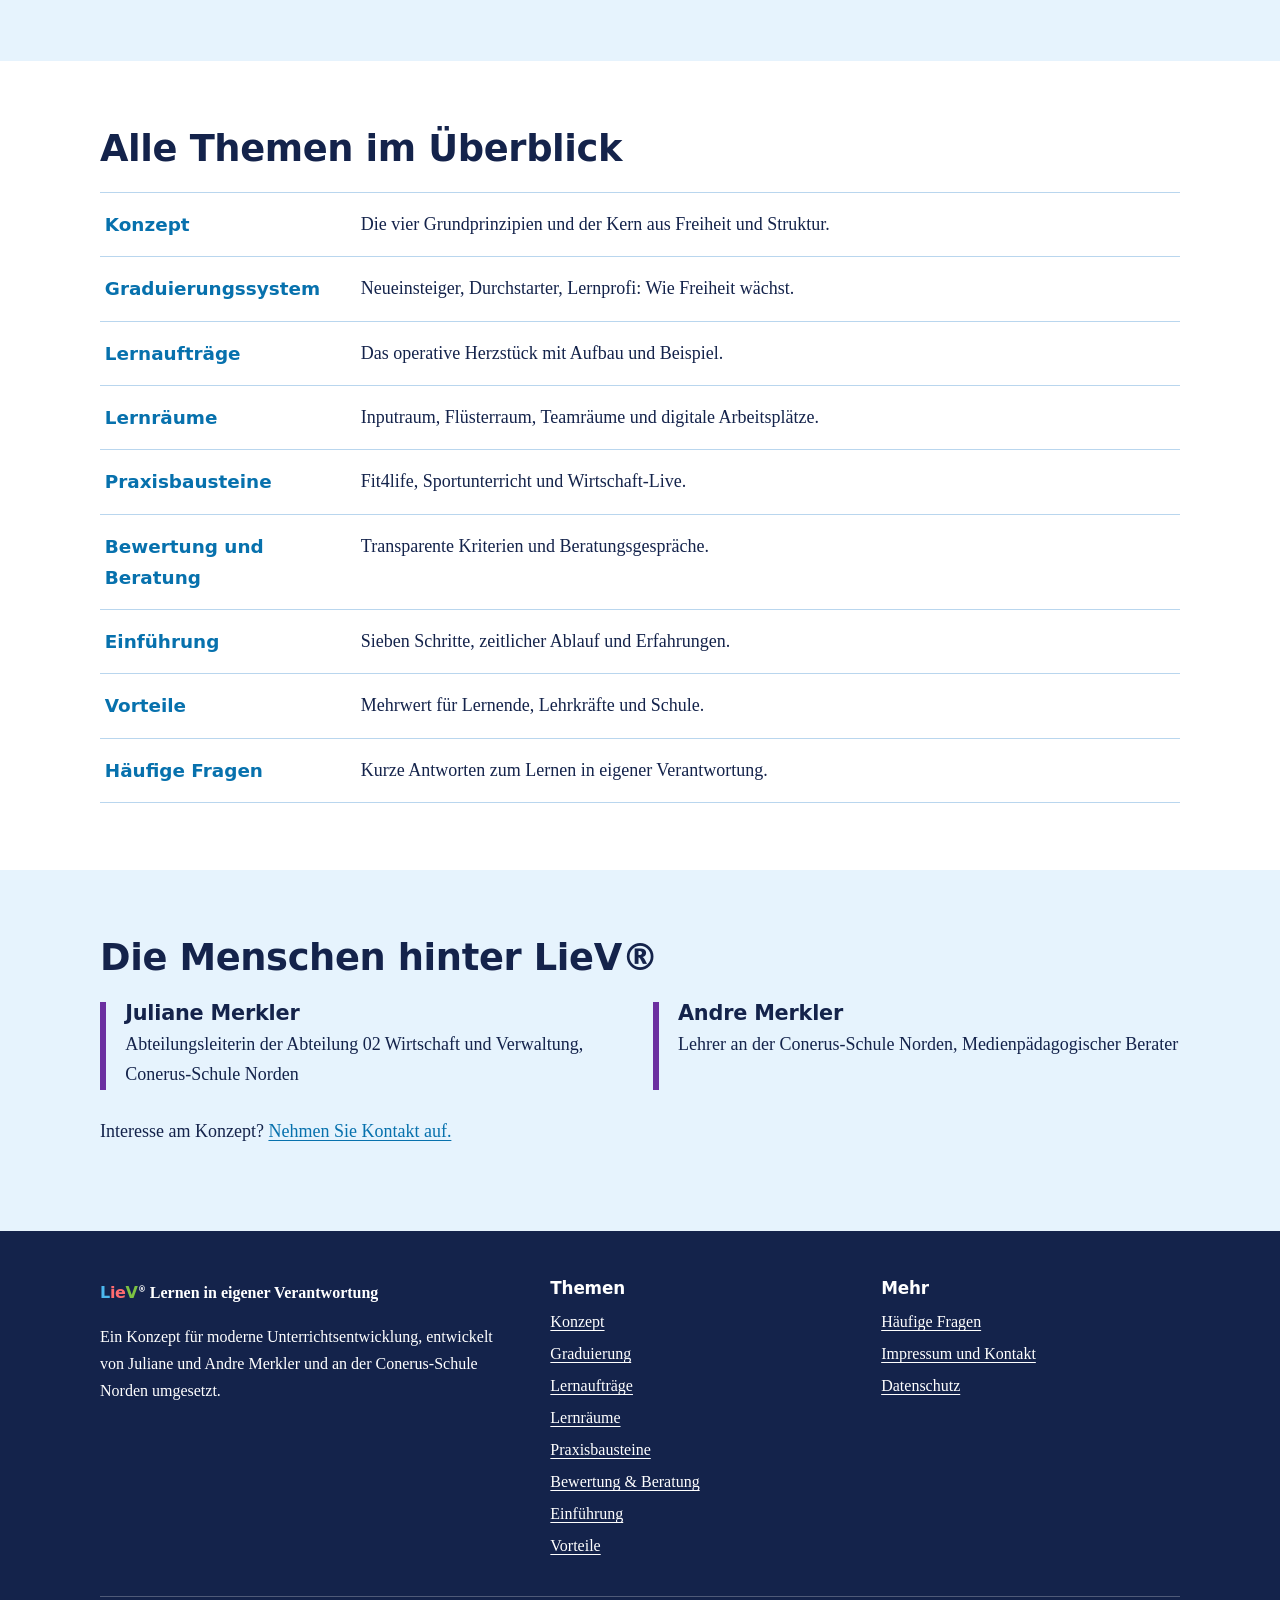
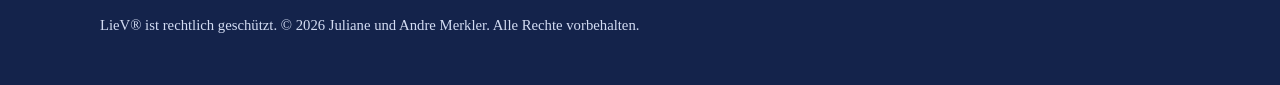
==== commit 59ab1986: "Update index.html" ====
--- a/index.html
+++ b/index.html
@@ -18,6 +18,7 @@
 <meta property="og:image" content="https://liev-konzept.github.io/og-image.png">
 <meta name="twitter:card" content="summary_large_image">
 <meta name="theme-color" content="#14234b">
+google-site-verification: google4055e4e4463cfcc6.html
 <script type="application/ld+json">{"@context": "https://schema.org", "@graph": [{"@type": "WebSite", "name": "LieV-Konzept – Lernen in eigener Verantwortung", "url": "https://liev-konzept.github.io/", "inLanguage": "de", "description": "Offenes Lernkonzept für selbstverantwortliches Lernen und moderne Unterrichtsentwicklung.", "author": [{"@type": "Person", "name": "Juliane Merkler", "jobTitle": "Abteilungsleiterin Abteilung 02 Wirtschaft und Verwaltung, Conerus-Schule Norden"}, {"@type": "Person", "name": "Andre Merkler", "jobTitle": "Lehrer an der IGS Marienhafe-Moorhusen und Conerus-Schule Norden, Medienpädagogischer Berater"}]}]}</script>
 </head>
 <body>
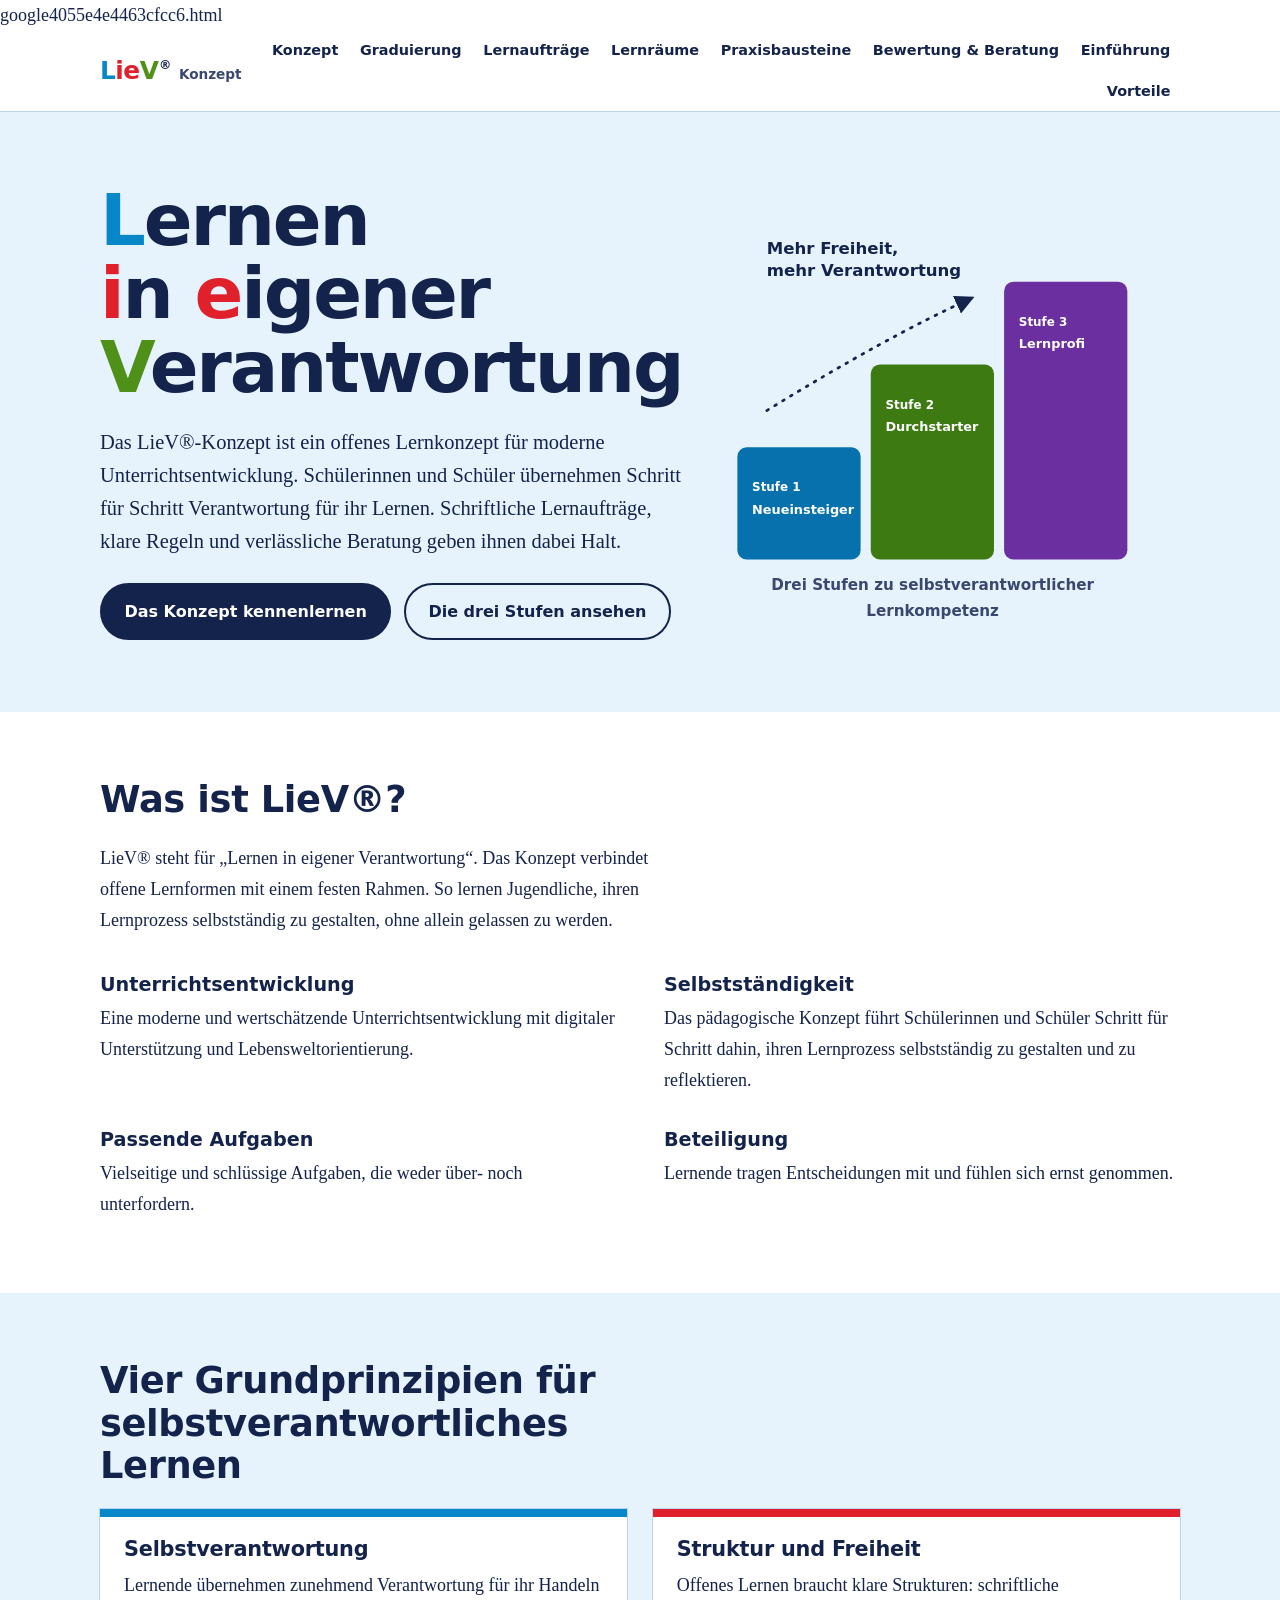
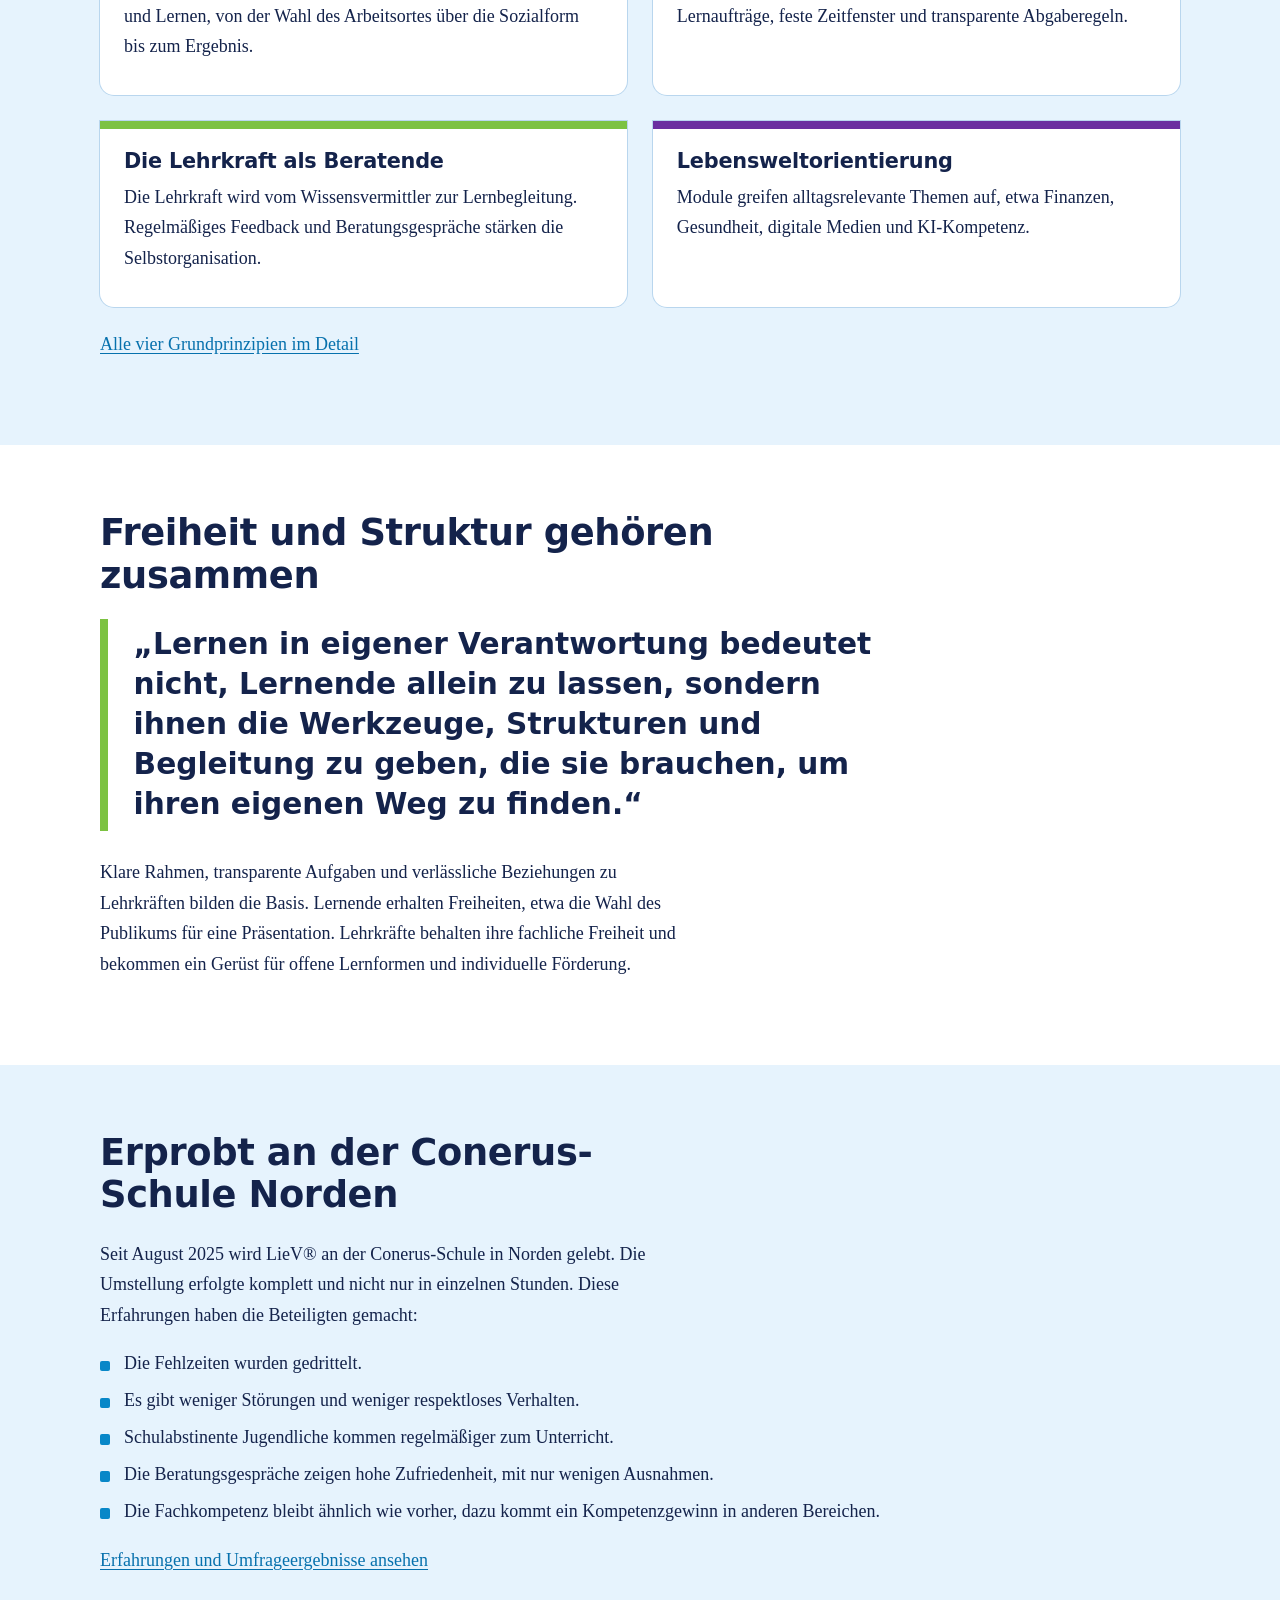
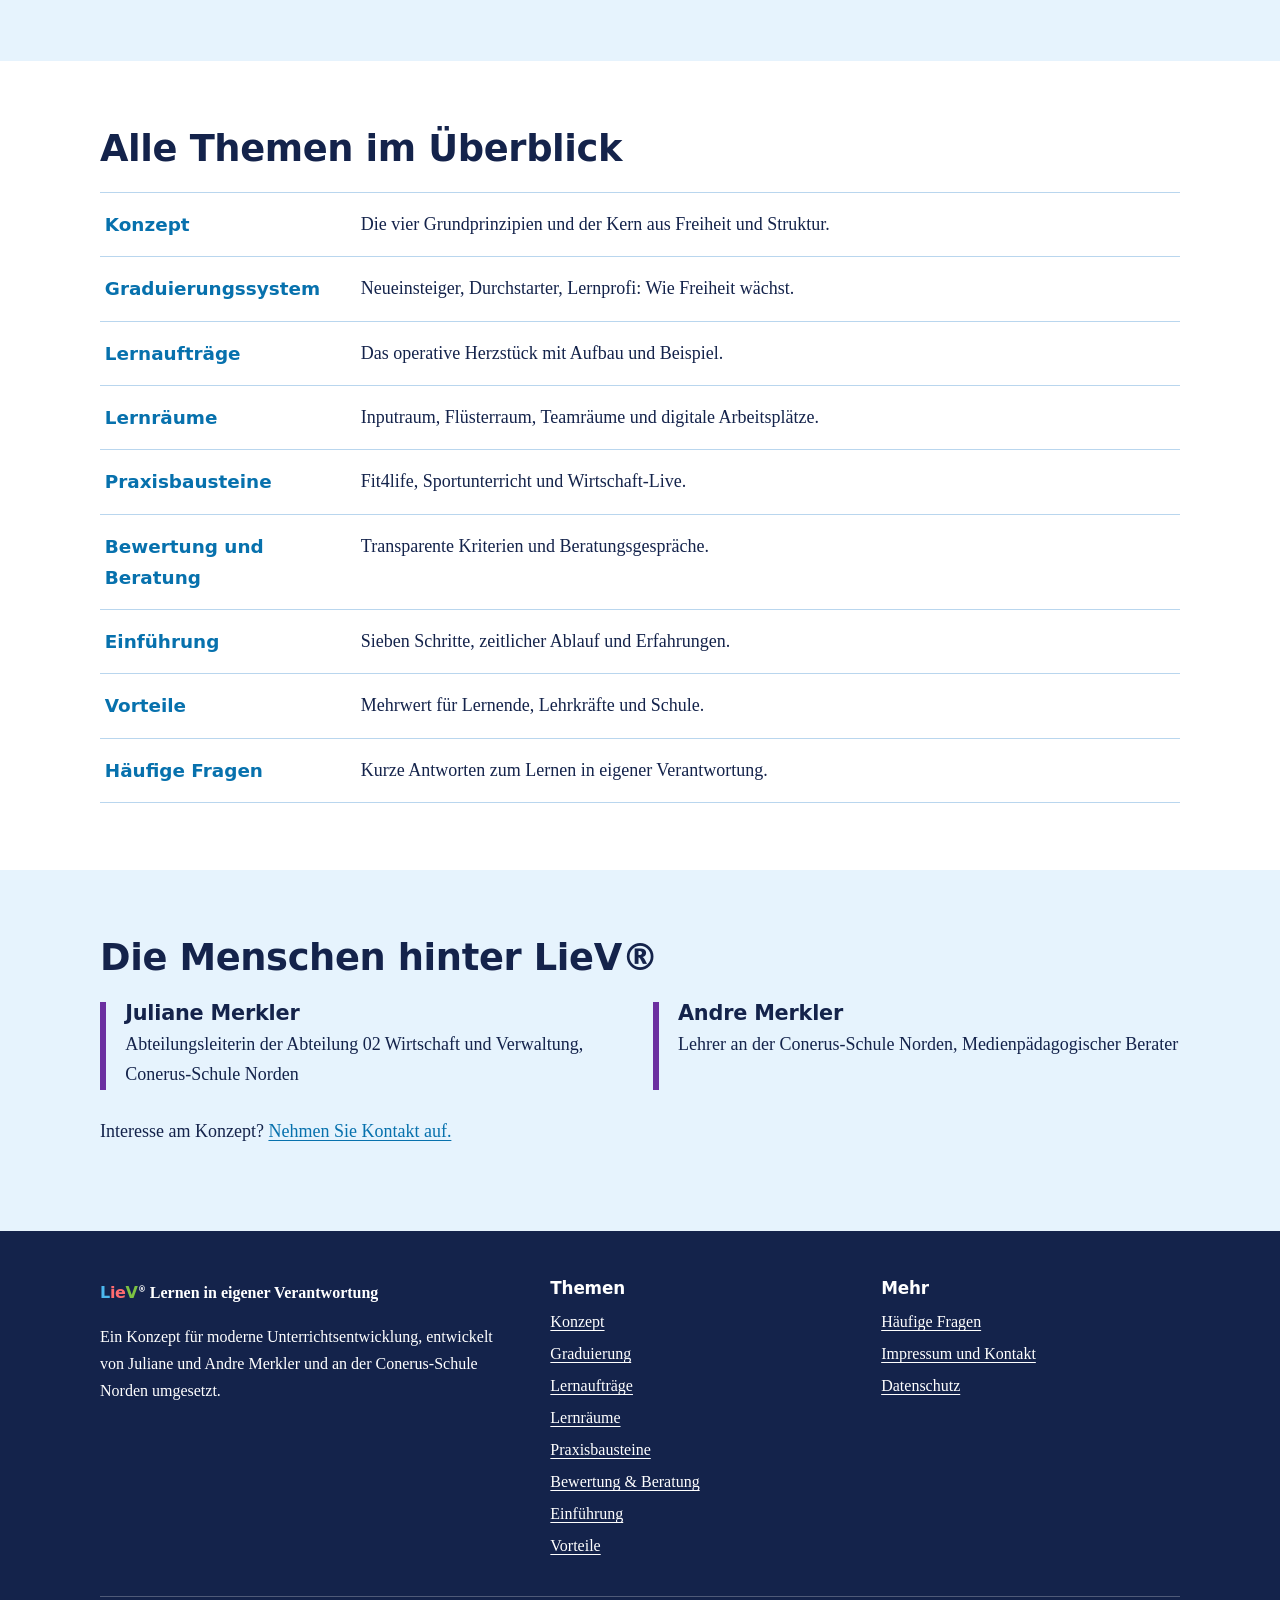
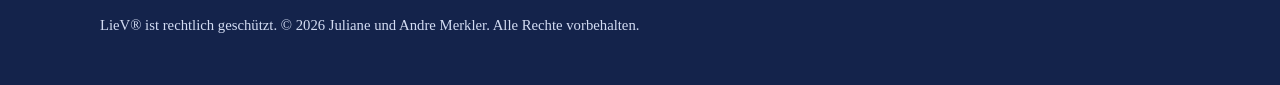
==== commit 30775393: "Fix Google site verification tag in index.html" ====
--- a/index.html
+++ b/index.html
@@ -18,7 +18,7 @@
 <meta property="og:image" content="https://liev-konzept.github.io/og-image.png">
 <meta name="twitter:card" content="summary_large_image">
 <meta name="theme-color" content="#14234b">
-google-site-verification: google4055e4e4463cfcc6.html
+google4055e4e4463cfcc6.html
 <script type="application/ld+json">{"@context": "https://schema.org", "@graph": [{"@type": "WebSite", "name": "LieV-Konzept – Lernen in eigener Verantwortung", "url": "https://liev-konzept.github.io/", "inLanguage": "de", "description": "Offenes Lernkonzept für selbstverantwortliches Lernen und moderne Unterrichtsentwicklung.", "author": [{"@type": "Person", "name": "Juliane Merkler", "jobTitle": "Abteilungsleiterin Abteilung 02 Wirtschaft und Verwaltung, Conerus-Schule Norden"}, {"@type": "Person", "name": "Andre Merkler", "jobTitle": "Lehrer an der IGS Marienhafe-Moorhusen und Conerus-Schule Norden, Medienpädagogischer Berater"}]}]}</script>
 </head>
 <body>
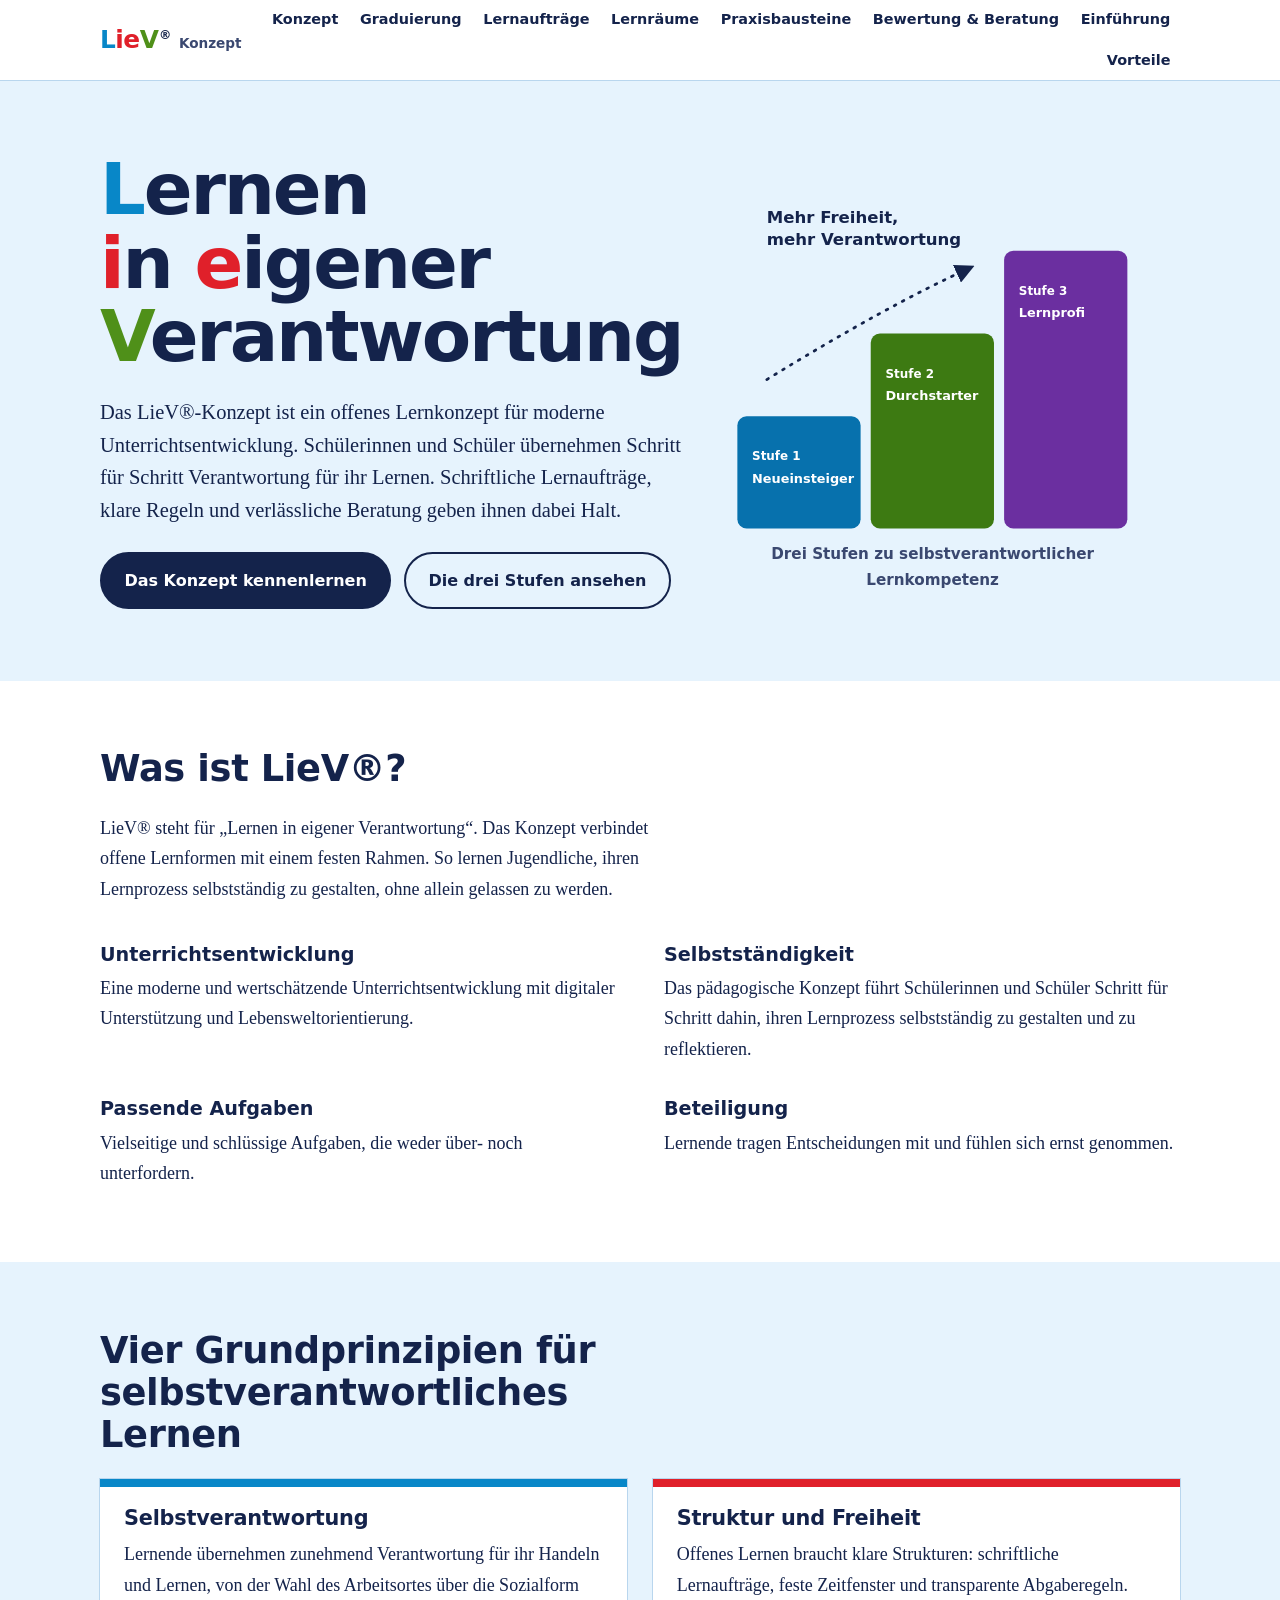
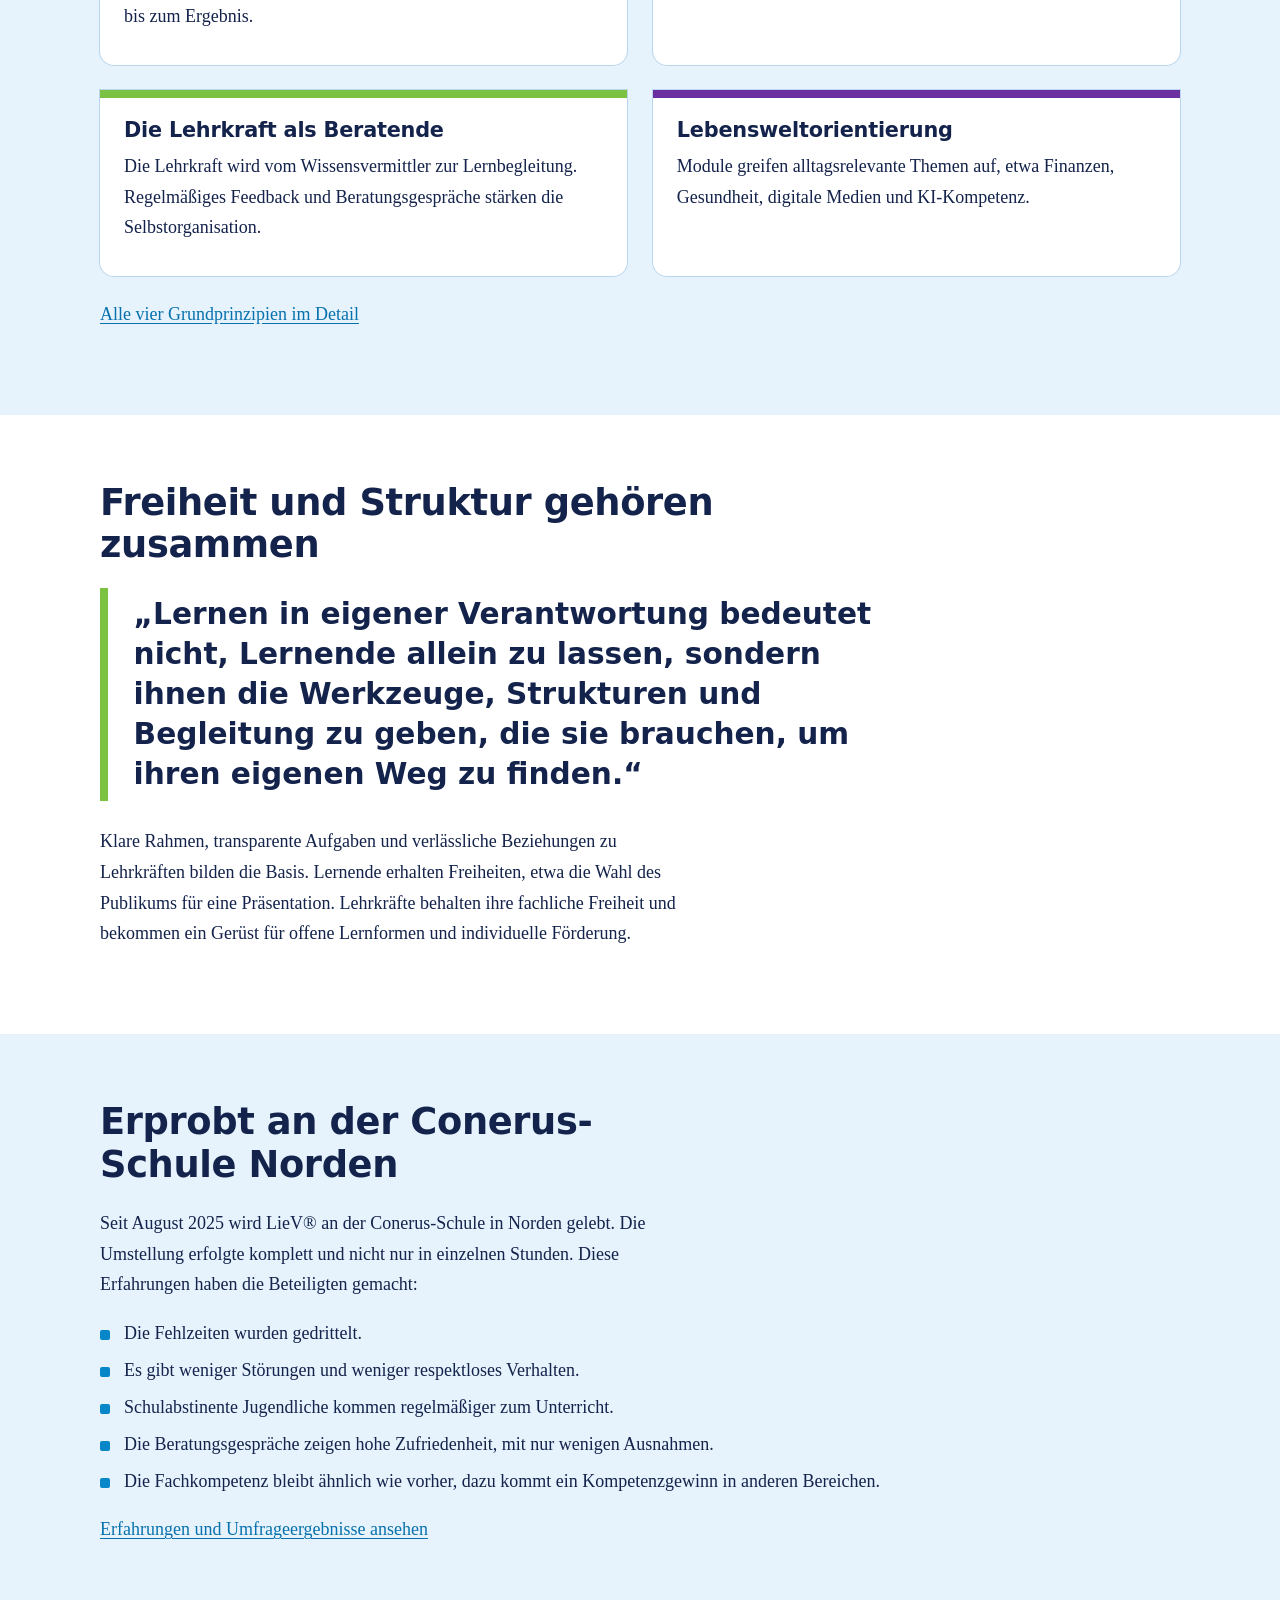
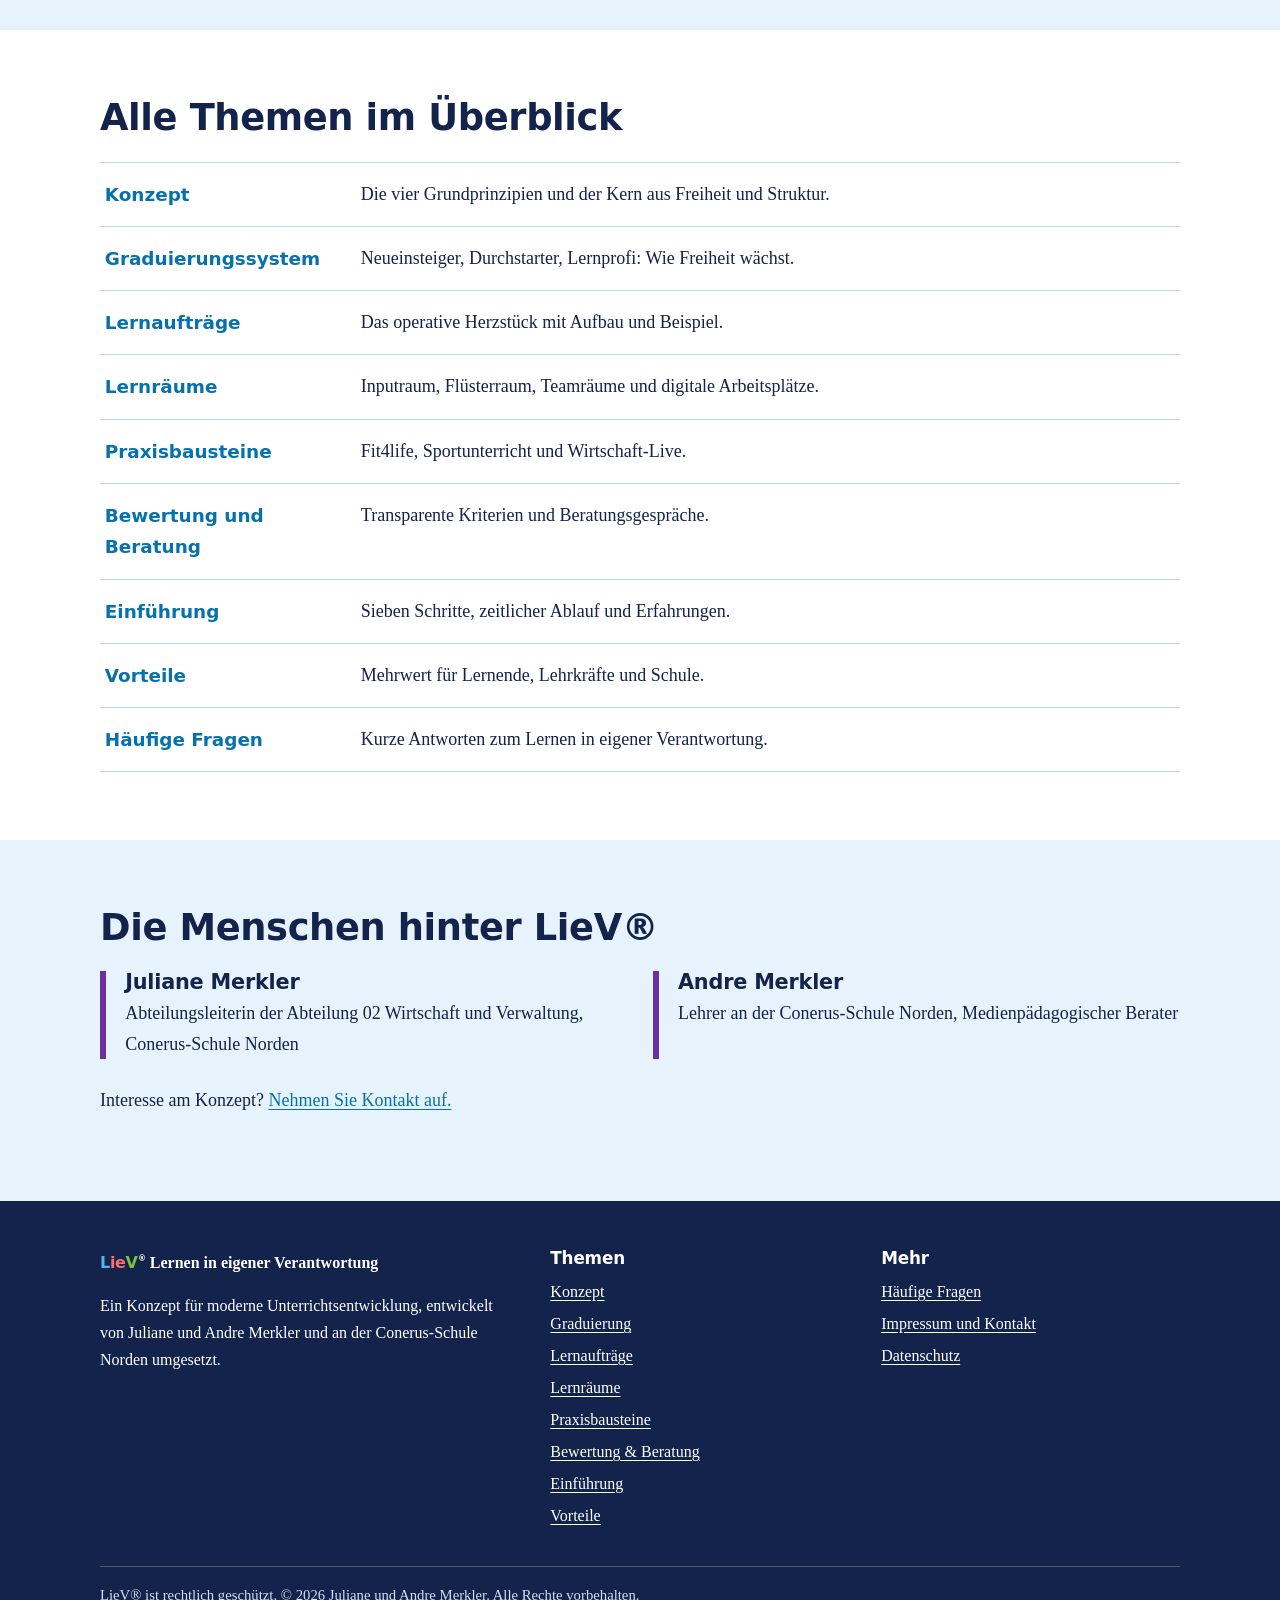
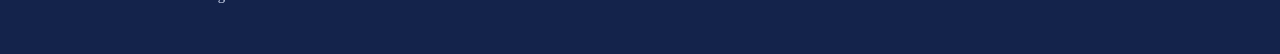
==== commit 76b68496: "Remove unnecessary HTML file reference Removed reference to google4055e4e4463cfcc6.html from index.h" ====
--- a/index.html
+++ b/index.html
@@ -18,7 +18,6 @@
 <meta property="og:image" content="https://liev-konzept.github.io/og-image.png">
 <meta name="twitter:card" content="summary_large_image">
 <meta name="theme-color" content="#14234b">
-google4055e4e4463cfcc6.html
 <script type="application/ld+json">{"@context": "https://schema.org", "@graph": [{"@type": "WebSite", "name": "LieV-Konzept – Lernen in eigener Verantwortung", "url": "https://liev-konzept.github.io/", "inLanguage": "de", "description": "Offenes Lernkonzept für selbstverantwortliches Lernen und moderne Unterrichtsentwicklung.", "author": [{"@type": "Person", "name": "Juliane Merkler", "jobTitle": "Abteilungsleiterin Abteilung 02 Wirtschaft und Verwaltung, Conerus-Schule Norden"}, {"@type": "Person", "name": "Andre Merkler", "jobTitle": "Lehrer an der IGS Marienhafe-Moorhusen und Conerus-Schule Norden, Medienpädagogischer Berater"}]}]}</script>
 </head>
 <body>
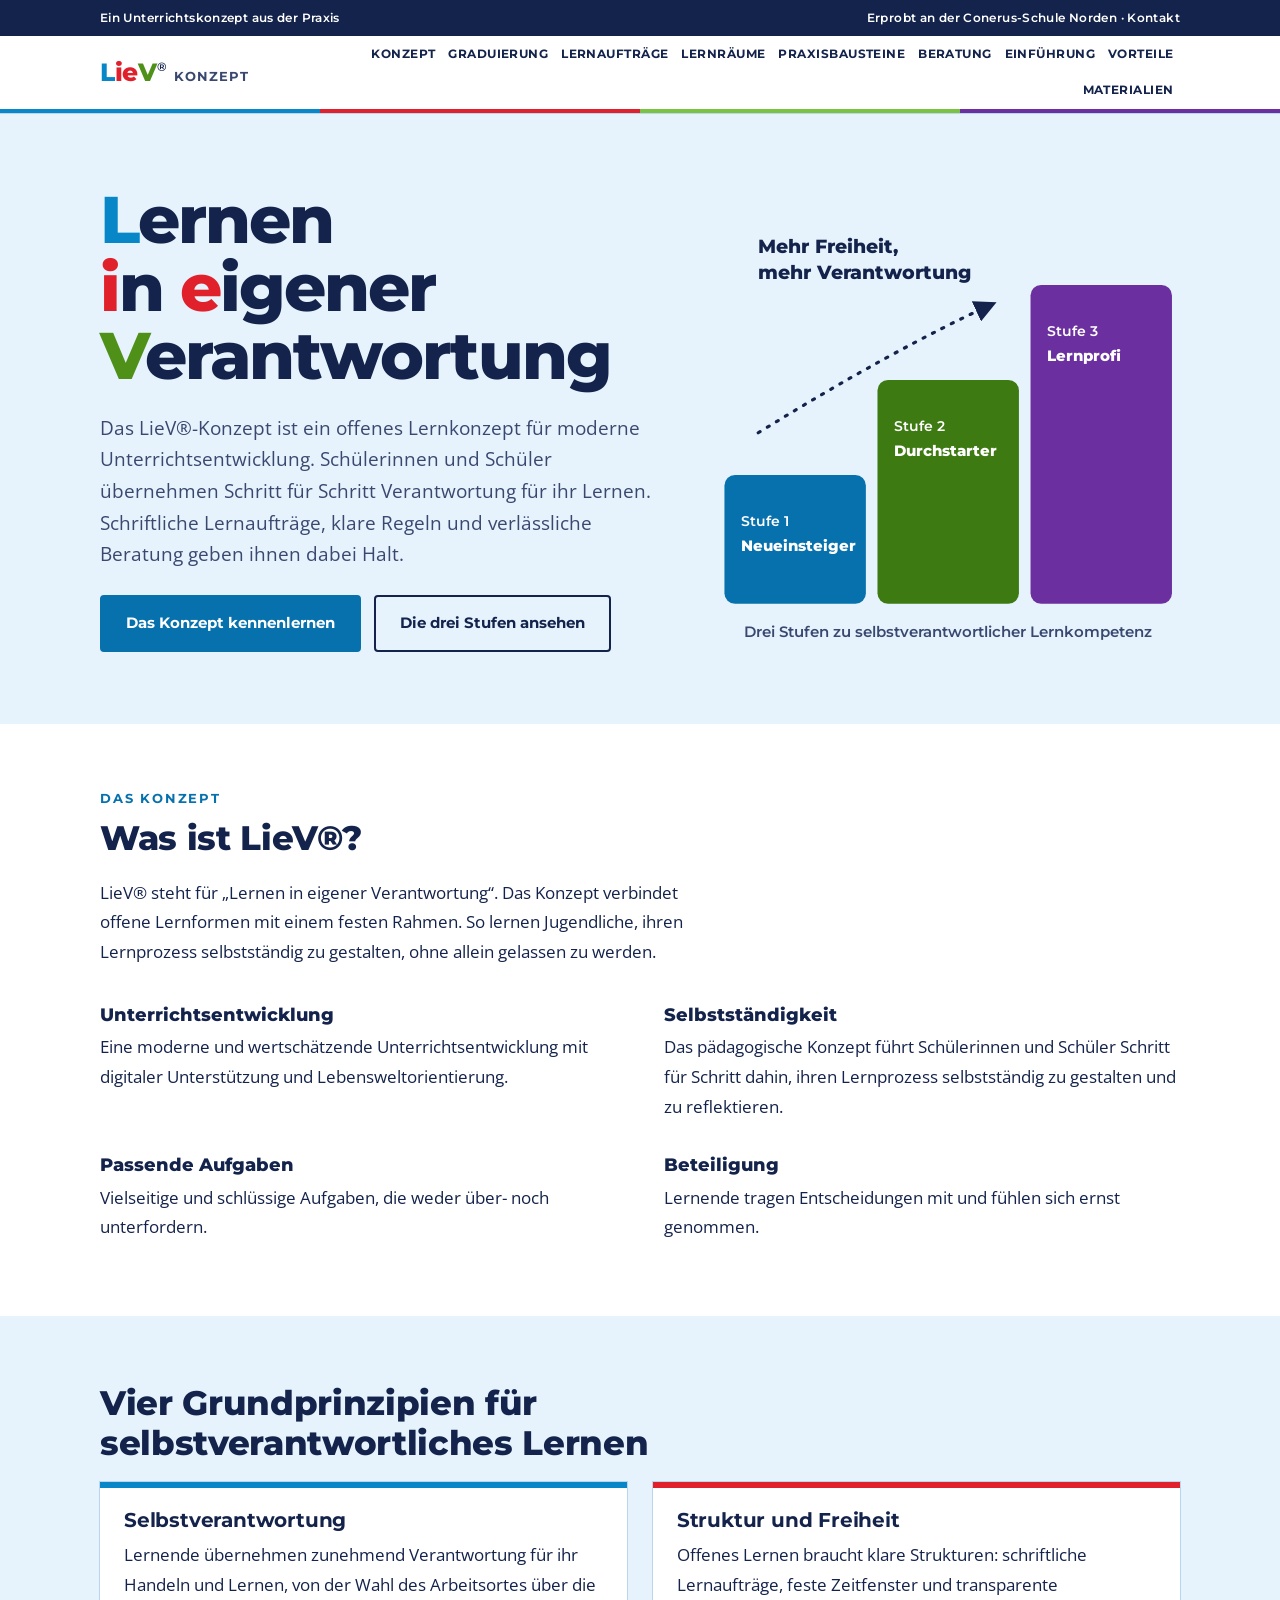
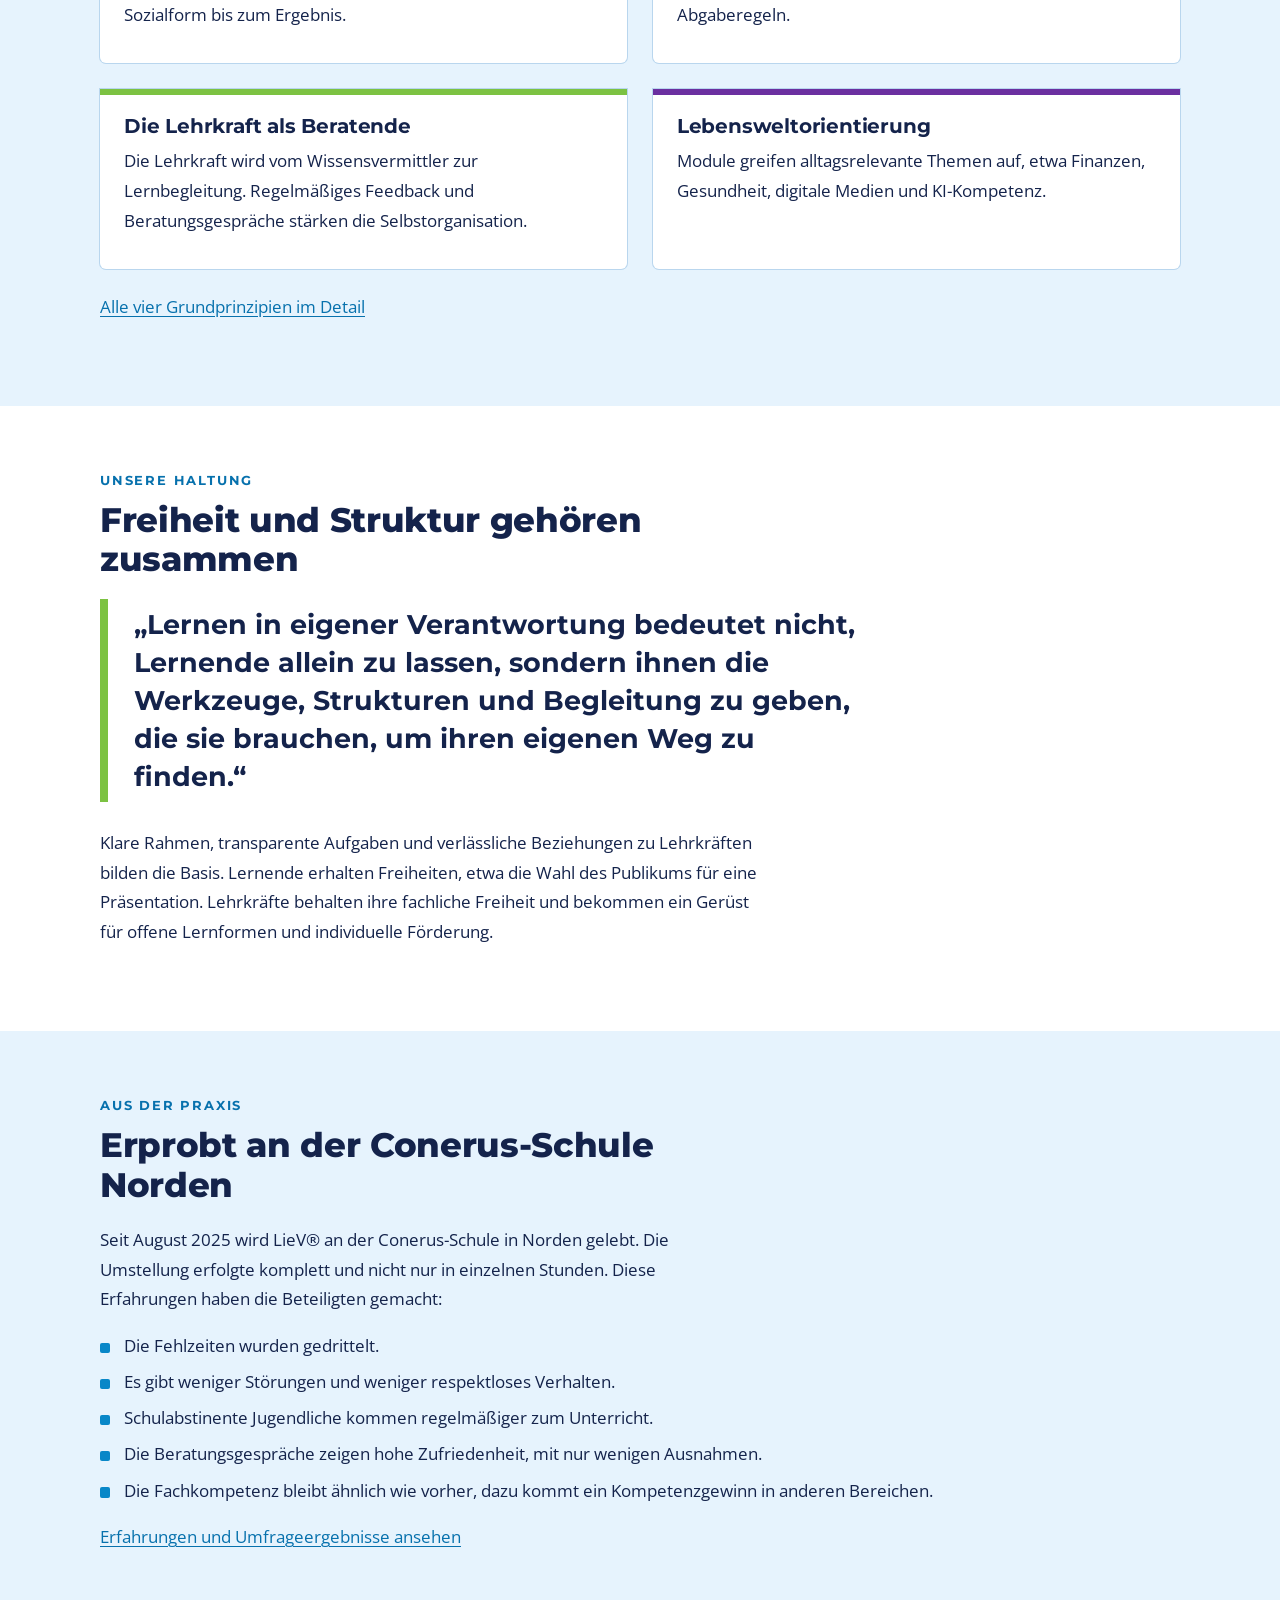
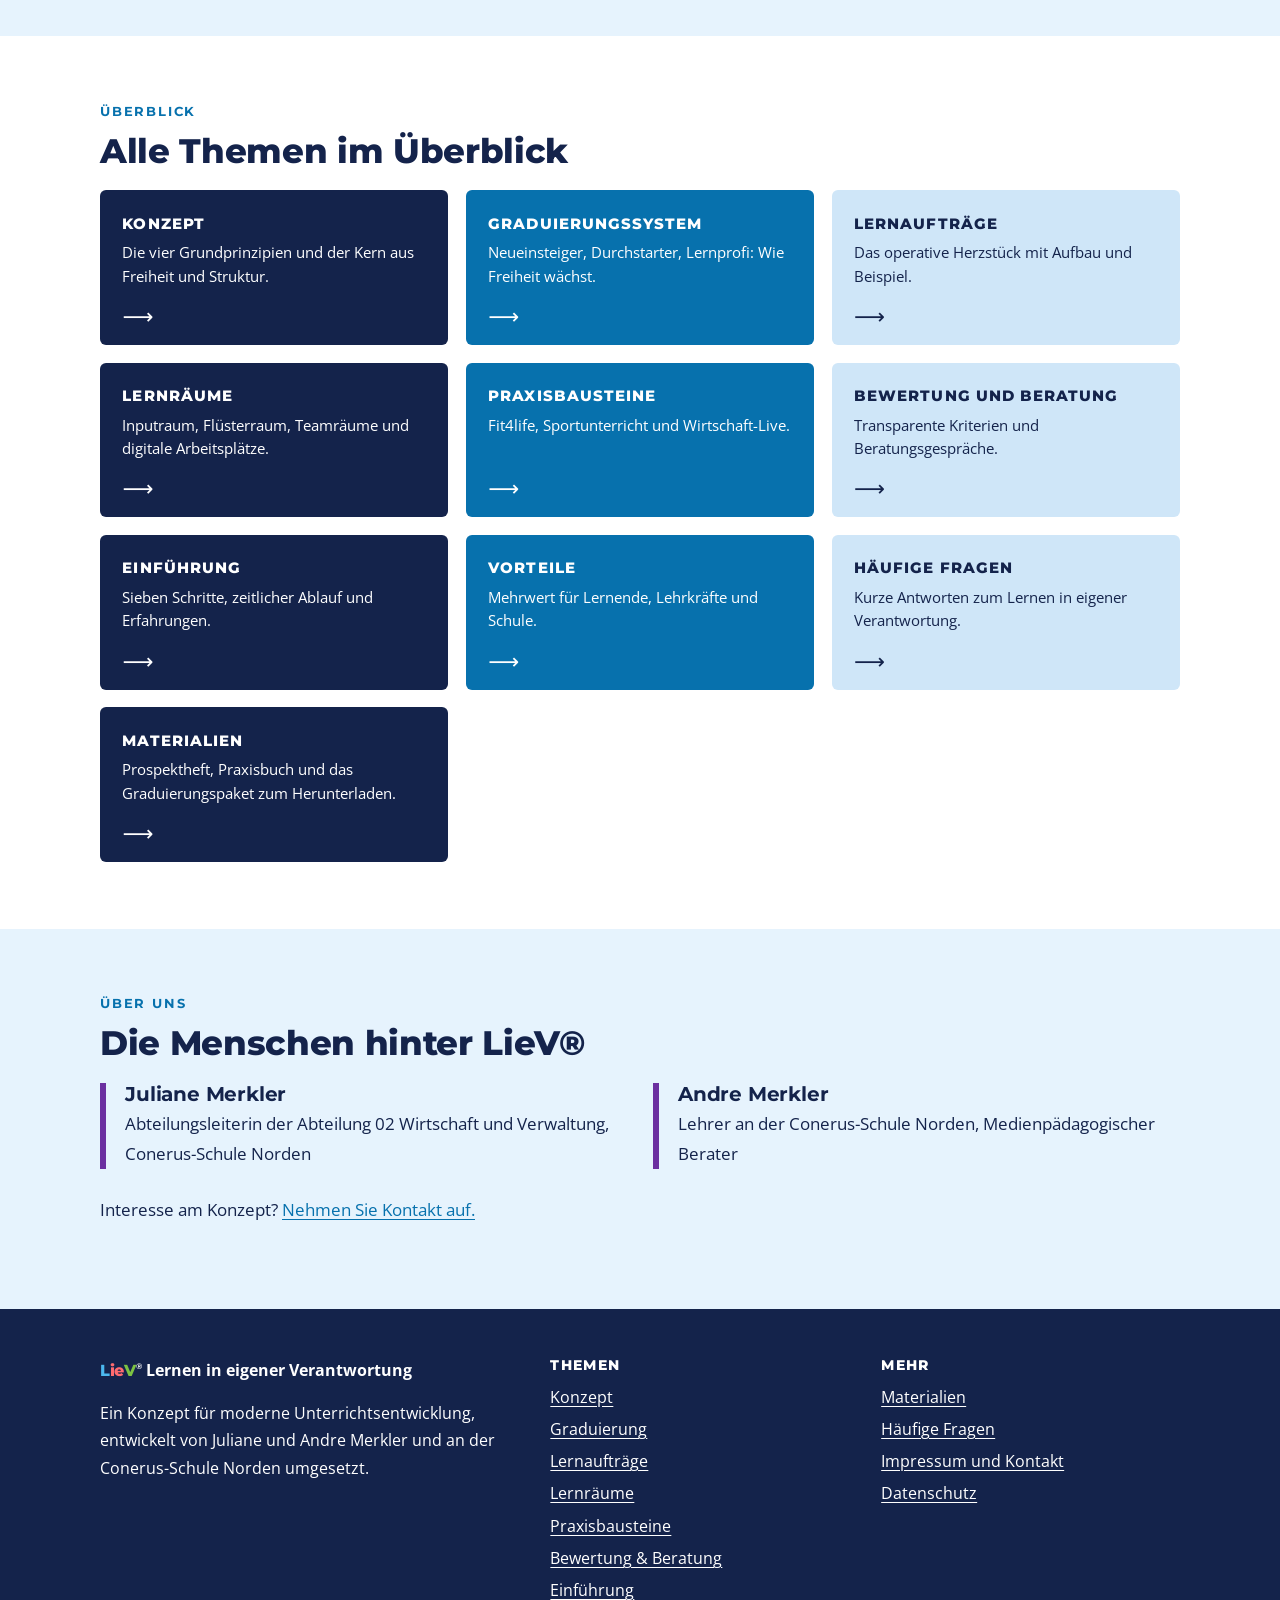
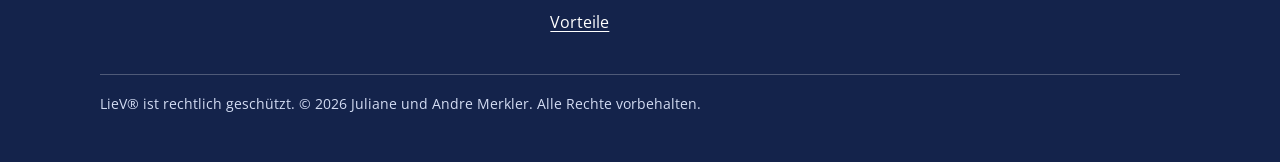
==== commit 35161856: "Design an BBS Norden angleichen, Graduierung aktualisieren, Materialien ergänzen - Montserrat/Open S" ====
--- a/index.html
+++ b/index.html
@@ -22,12 +22,13 @@
 </head>
 <body>
 <a class="skip" href="#inhalt">Zum Inhalt springen</a>
+<div class="top-bar"><div class="wrap"><span>Ein Unterrichtskonzept aus der Praxis</span><span>Erprobt an der <a href="https://www.bbsnorden.de/" rel="external">Conerus-Schule Norden</a> &middot; <a href="impressum.html#kontakt">Kontakt</a></span></div></div>
 <header class="site-header">
   <div class="wrap bar">
     <a class="brand" href="index.html" aria-label="LieV-Konzept, Startseite"><span class="wm"><span class="c-l">L</span><span class="c-i">i</span><span class="c-e">e</span><span class="c-v">V</span><sup>®</sup></span><small>Konzept</small></a>
     <input type="checkbox" id="nav-toggle" class="nav-toggle" aria-label="Menü öffnen oder schließen">
     <label class="nav-btn" for="nav-toggle">Menü</label>
-    <nav class="nav" aria-label="Hauptnavigation"><ul><li><a href="konzept.html">Konzept</a></li><li><a href="graduierungssystem.html">Graduierung</a></li><li><a href="lernauftraege.html">Lernaufträge</a></li><li><a href="lernraeume.html">Lernräume</a></li><li><a href="praxisbausteine.html">Praxisbausteine</a></li><li><a href="bewertung-beratung.html">Bewertung &amp; Beratung</a></li><li><a href="einfuehrung.html">Einführung</a></li><li><a href="vorteile.html">Vorteile</a></li></ul></nav>
+    <nav class="nav" aria-label="Hauptnavigation"><ul><li><a href="konzept.html">Konzept</a></li><li><a href="graduierungssystem.html">Graduierung</a></li><li><a href="lernauftraege.html">Lernaufträge</a></li><li><a href="lernraeume.html">Lernräume</a></li><li><a href="praxisbausteine.html">Praxisbausteine</a></li><li><a href="bewertung-beratung.html">Beratung</a></li><li><a href="einfuehrung.html">Einführung</a></li><li><a href="vorteile.html">Vorteile</a></li><li><a href="materialien.html">Materialien</a></li></ul></nav>
   </div>
 </header>
 <main id="inhalt">
@@ -70,7 +71,7 @@
 
 <section class="block" aria-labelledby="was-ist">
   <div class="wrap">
-    <h2 id="was-ist">Was ist LieV®?</h2>
+    <h2 id="was-ist"><span class="kicker">Das Konzept</span>Was ist LieV®?</h2>
     <p class="block-intro">LieV® steht für „Lernen in eigener Verantwortung“. Das Konzept verbindet offene Lernformen mit einem festen Rahmen. So lernen Jugendliche, ihren Lernprozess selbstständig zu gestalten, ohne allein gelassen zu werden.</p>
     <dl class="defs">
       <div><dt>Unterrichtsentwicklung</dt><dd>Eine moderne und wertschätzende Unterrichtsentwicklung mit digitaler Unterstützung und Lebensweltorientierung.</dd></div>
@@ -108,7 +109,7 @@
 
 <section class="block" aria-labelledby="haltung">
   <div class="wrap">
-    <h2 id="haltung">Freiheit und Struktur gehören zusammen</h2>
+    <h2 id="haltung"><span class="kicker">Unsere Haltung</span>Freiheit und Struktur gehören zusammen</h2>
     <blockquote class="pull">„Lernen in eigener Verantwortung bedeutet nicht, Lernende allein zu lassen, sondern ihnen die Werkzeuge, Strukturen und Begleitung zu geben, die sie brauchen, um ihren eigenen Weg zu finden.“</blockquote>
     <div class="prose" style="margin-top:1.6rem">
       <p>Klare Rahmen, transparente Aufgaben und verlässliche Beziehungen zu Lehrkräften bilden die Basis. Lernende erhalten Freiheiten, etwa die Wahl des Publikums für eine Präsentation. Lehrkräfte behalten ihre fachliche Freiheit und bekommen ein Gerüst für offene Lernformen und individuelle Förderung.</p>
@@ -118,7 +119,7 @@
 
 <section class="block tint" aria-labelledby="praxis">
   <div class="wrap">
-    <h2 id="praxis">Erprobt an der Conerus-Schule Norden</h2>
+    <h2 id="praxis"><span class="kicker">Aus der Praxis</span>Erprobt an der Conerus-Schule Norden</h2>
     <p class="block-intro">Seit August 2025 wird LieV® an der Conerus-Schule in Norden gelebt. Die Umstellung erfolgte komplett und nicht nur in einzelnen Stunden. Diese Erfahrungen haben die Beteiligten gemacht:</p>
     <ul class="ticks" style="--c:var(--blue)">
       <li>Die Fehlzeiten wurden gedrittelt.</li>
@@ -133,8 +134,8 @@
 
 <section class="block" aria-labelledby="themen">
   <div class="wrap">
-    <h2 id="themen">Alle Themen im Überblick</h2>
-    <ul class="topics">
+    <h2 id="themen"><span class="kicker">Überblick</span>Alle Themen im Überblick</h2>
+    <ul class="tiles">
       <li><a href="konzept.html"><strong>Konzept</strong><span>Die vier Grundprinzipien und der Kern aus Freiheit und Struktur.</span></a></li>
       <li><a href="graduierungssystem.html"><strong>Graduierungssystem</strong><span>Neueinsteiger, Durchstarter, Lernprofi: Wie Freiheit wächst.</span></a></li>
       <li><a href="lernauftraege.html"><strong>Lernaufträge</strong><span>Das operative Herzstück mit Aufbau und Beispiel.</span></a></li>
@@ -144,13 +145,14 @@
       <li><a href="einfuehrung.html"><strong>Einführung</strong><span>Sieben Schritte, zeitlicher Ablauf und Erfahrungen.</span></a></li>
       <li><a href="vorteile.html"><strong>Vorteile</strong><span>Mehrwert für Lernende, Lehrkräfte und Schule.</span></a></li>
       <li><a href="faq.html"><strong>Häufige Fragen</strong><span>Kurze Antworten zum Lernen in eigener Verantwortung.</span></a></li>
+      <li><a href="materialien.html"><strong>Materialien</strong><span>Prospektheft, Praxisbuch und das Graduierungspaket zum Herunterladen.</span></a></li>
     </ul>
   </div>
 </section>
 
 <section class="block tint" aria-labelledby="menschen">
   <div class="wrap">
-    <h2 id="menschen">Die Menschen hinter LieV®</h2>
+    <h2 id="menschen"><span class="kicker">Über uns</span>Die Menschen hinter LieV®</h2>
     <div class="people">
       <div class="person"><h3>Juliane Merkler</h3><p>Abteilungsleiterin der Abteilung 02 Wirtschaft und Verwaltung, Conerus-Schule Norden</p></div>
       <div class="person"><h3>Andre Merkler</h3><p>Lehrer an der Conerus-Schule Norden, Medienpädagogischer Berater</p></div>
@@ -169,6 +171,7 @@
       </div>
       <div><h2>Themen</h2><ul><li><a href="konzept.html">Konzept</a></li><li><a href="graduierungssystem.html">Graduierung</a></li><li><a href="lernauftraege.html">Lernaufträge</a></li><li><a href="lernraeume.html">Lernräume</a></li><li><a href="praxisbausteine.html">Praxisbausteine</a></li><li><a href="bewertung-beratung.html">Bewertung &amp; Beratung</a></li><li><a href="einfuehrung.html">Einführung</a></li><li><a href="vorteile.html">Vorteile</a></li></ul></div>
       <div><h2>Mehr</h2><ul>
+        <li><a href="materialien.html">Materialien</a></li>
         <li><a href="faq.html">Häufige Fragen</a></li>
         <li><a href="impressum.html">Impressum und Kontakt</a></li>
         <li><a href="datenschutz.html">Datenschutz</a></li>
--- a/style.css
+++ b/style.css
@@ -1,5 +1,29 @@
 /* LieV-Konzept – Stylesheet
-   Keine externen Schriften, keine Tracker: schnell und datenschutzfreundlich. */
+   Typografie und Formensprache angelehnt an den Auftritt der BBS Norden
+   (Montserrat für Überschriften, Open Sans für Fließtext), Farbwelt von LieV.
+   Schriften werden lokal gehostet: keine externen Anfragen, keine Tracker. */
+
+@font-face {
+  font-family: "Montserrat";
+  font-style: normal;
+  font-weight: 100 900;
+  font-display: swap;
+  src: url("fonts/montserrat-var.woff2") format("woff2");
+}
+@font-face {
+  font-family: "Open Sans";
+  font-style: normal;
+  font-weight: 100 900;
+  font-display: swap;
+  src: url("fonts/opensans-var.woff2") format("woff2");
+}
+@font-face {
+  font-family: "Open Sans";
+  font-style: italic;
+  font-weight: 400;
+  font-display: swap;
+  src: url("fonts/opensans-italic-var.woff2") format("woff2");
+}
 
 :root {
   --ink: #14234b;
@@ -15,8 +39,8 @@
   --green-t: #4f9019;
   --green-d: #3d7a12;
   --purple: #6b2fa0;
-  --head: "Avenir Next", "Segoe UI Variable Display", "Segoe UI", "Trebuchet MS", system-ui, sans-serif;
-  --body: Georgia, "Iowan Old Style", "Palatino Linotype", "Book Antiqua", serif;
+  --head: "Montserrat", "Segoe UI", "Trebuchet MS", system-ui, sans-serif;
+  --body: "Open Sans", "Segoe UI", Arial, system-ui, sans-serif;
 }
 
 *, *::before, *::after { box-sizing: border-box; }
@@ -26,25 +50,25 @@
 body {
   margin: 0;
   font-family: var(--body);
-  font-size: 1.125rem;
-  line-height: 1.7;
+  font-size: 1.0625rem;
+  line-height: 1.75;
   color: var(--ink);
   background: #fff;
   overflow-wrap: break-word;
   hyphens: auto;
 }
-.grid-2 > *, .grid-3 > *, .levels > *, .rooms > *, .people > *, .defs > * { min-width: 0; }
+.grid-2 > *, .grid-3 > *, .levels > *, .rooms > *, .people > *, .defs > *, .tiles > *, .dls > * { min-width: 0; }
 
 h1, h2, h3, h4 {
   font-family: var(--head);
-  line-height: 1.15;
+  line-height: 1.18;
   letter-spacing: -0.01em;
   margin: 0 0 0.6em;
   color: var(--ink);
 }
-h1 { font-size: clamp(1.65rem, 6vw, 3.1rem); font-weight: 800; }
-h2 { font-size: clamp(1.6rem, 3.4vw, 2.3rem); font-weight: 800; }
-h3 { font-size: 1.3rem; font-weight: 700; }
+h1 { font-size: clamp(1.65rem, 6vw, 2.9rem); font-weight: 800; }
+h2 { font-size: clamp(1.5rem, 3.2vw, 2.1rem); font-weight: 800; }
+h3 { font-size: 1.22rem; font-weight: 700; }
 p { margin: 0 0 1em; }
 a { color: var(--blue-d); text-underline-offset: 0.18em; }
 a:hover { color: var(--ink); }
@@ -55,7 +79,10 @@
 
 .wrap { max-width: 1120px; margin: 0 auto; padding: 0 1.25rem; }
 .prose { max-width: 66ch; }
-.lead { font-size: 1.28rem; line-height: 1.6; max-width: 60ch; }
+.lead { font-size: 1.2rem; line-height: 1.65; max-width: 62ch; color: var(--ink-2); }
+
+/* Kleine Vorzeile über Überschriften, wie beim Schulauftritt */
+.kicker { display: block; font-family: var(--head); font-weight: 700; font-size: 0.8rem; line-height: 1.3; text-transform: uppercase; letter-spacing: 0.14em; color: var(--blue-d); margin-bottom: 0.65rem; }
 
 /* Markenzeichen LieV: L blau, i rot, e rot, V grün */
 .c-l { color: var(--blue); }
@@ -64,32 +91,40 @@
 .wm { font-family: var(--head); font-weight: 800; letter-spacing: -0.02em; white-space: nowrap; }
 .wm sup { font-size: 0.5em; font-weight: 600; margin-left: 0.05em; vertical-align: super; line-height: 0; color: var(--ink); }
 
+/* Schmale Leiste über dem Kopfbereich */
+.top-bar { background: var(--ink); color: #fff; font-family: var(--head); font-weight: 600; font-size: 0.78rem; letter-spacing: 0.03em; }
+.top-bar .wrap { display: flex; flex-wrap: wrap; justify-content: space-between; gap: 0.2rem 1.5rem; padding-top: 0.45rem; padding-bottom: 0.45rem; }
+.top-bar a { color: #fff; text-decoration: none; }
+.top-bar a:hover { color: var(--sky-2); text-decoration: underline; }
+@media (max-width: 560px) { .top-bar .wrap > span:first-child { display: none; } }
+
 /* Kopfbereich und Navigation */
-.site-header { background: #fff; border-bottom: 1px solid var(--line); position: sticky; top: 0; z-index: 50; }
-.bar { display: flex; align-items: center; justify-content: space-between; gap: 1rem; min-height: 68px; }
+.site-header { background: #fff; border-bottom: 0; position: sticky; top: 0; z-index: 50; box-shadow: 0 1px 0 var(--line); }
+.site-header::after { content: ""; display: block; height: 4px; background: linear-gradient(90deg, var(--blue) 0 25%, var(--red) 25% 50%, var(--green) 50% 75%, var(--purple) 75% 100%); }
+.bar { display: flex; align-items: center; justify-content: space-between; gap: 1rem; min-height: 66px; }
 .brand { font-family: var(--head); font-weight: 800; font-size: 1.55rem; text-decoration: none; color: var(--ink); letter-spacing: -0.02em; display: flex; align-items: baseline; gap: 0.5rem; }
 .brand:hover { color: var(--ink); }
-.brand small { font-size: 0.85rem; font-weight: 700; color: var(--ink-2); letter-spacing: 0; }
-.nav ul { list-style: none; display: flex; gap: 0.15rem; margin: 0; padding: 0; flex-wrap: wrap; justify-content: flex-end; }
-.nav a { white-space: nowrap; font-family: var(--head); font-weight: 600; font-size: 0.9rem; text-decoration: none; color: var(--ink); padding: 0.45rem 0.6rem; border-radius: 999px; display: block; }
-.nav a:hover { background: var(--sky); }
-.nav a[aria-current="page"] { background: var(--ink); color: #fff; }
+.brand small { font-size: 0.8rem; font-weight: 700; color: var(--ink-2); letter-spacing: 0.08em; text-transform: uppercase; }
+.nav ul { list-style: none; display: flex; gap: 0; margin: 0; padding: 0; flex-wrap: wrap; justify-content: flex-end; }
+.nav a { white-space: nowrap; font-family: var(--head); font-weight: 700; font-size: 0.72rem; text-transform: uppercase; letter-spacing: 0.04em; text-decoration: none; color: var(--ink); padding: 0.5rem 0.4rem; border-radius: 4px; display: block; }
+.nav a:hover { background: var(--sky); color: var(--blue-d); }
+.nav a[aria-current="page"] { background: var(--blue-d); color: #fff; }
 .nav-toggle { position: absolute; opacity: 0; pointer-events: none; }
-.nav-btn { display: none; font-family: var(--head); font-weight: 700; padding: 0.5rem 1rem; border: 2px solid var(--ink); border-radius: 999px; cursor: pointer; }
+.nav-btn { display: none; font-family: var(--head); font-weight: 700; font-size: 0.85rem; text-transform: uppercase; letter-spacing: 0.06em; padding: 0.5rem 1rem; border: 2px solid var(--ink); border-radius: 4px; cursor: pointer; }
 .nav-toggle:focus-visible + .nav-btn { outline: 3px solid var(--purple); outline-offset: 3px; }
 
 @media (max-width: 1240px) {
   .nav-btn { display: inline-block; }
   .nav { display: none; position: absolute; left: 0; right: 0; top: 100%; background: #fff; border-bottom: 1px solid var(--line); padding: 0.5rem 1.25rem 1rem; }
   .nav ul { flex-direction: column; align-items: stretch; }
-  .nav a { border-radius: 8px; padding: 0.7rem 0.8rem; }
+  .nav a { border-radius: 4px; padding: 0.7rem 0.8rem; }
   .nav-toggle:checked ~ .nav { display: block; }
 }
 
 /* Startseite: Hero */
 .hero { background: var(--sky); padding: clamp(2.5rem, 6vw, 4.5rem) 0 clamp(2.5rem, 6vw, 4.5rem); }
 .hero-grid { display: grid; grid-template-columns: 1.1fr 0.9fr; gap: 3rem; align-items: center; }
-.hero h1 { font-size: clamp(2.5rem, 6.4vw, 4.5rem); font-weight: 800; line-height: 1.02; letter-spacing: -0.03em; margin: 0 0 1.4rem; }
+.hero h1 { font-size: clamp(2.3rem, 6vw, 4.1rem); font-weight: 800; line-height: 1.04; letter-spacing: -0.03em; margin: 0 0 1.4rem; }
 .hero h1 .line { display: block; }
 .hero .lead { margin-bottom: 1.6rem; }
 .stairs { margin: 0; }
@@ -100,25 +135,25 @@
 @media (max-width: 860px) { .hero-grid { grid-template-columns: 1fr; gap: 2rem; } .stairs { max-width: 420px; } }
 
 .btns { display: flex; flex-wrap: wrap; gap: 0.8rem; }
-.btn { font-family: var(--head); font-weight: 700; font-size: 1rem; text-decoration: none; padding: 0.8rem 1.4rem; border-radius: 999px; border: 2px solid var(--ink); display: inline-block; }
-.btn-primary { background: var(--ink); color: #fff; }
-.btn-primary:hover { background: var(--purple); border-color: var(--purple); color: #fff; }
-.btn-ghost { background: transparent; color: var(--ink); }
-.btn-ghost:hover { background: #fff; color: var(--ink); }
+.btn { font-family: var(--head); font-weight: 700; font-size: 0.95rem; text-decoration: none; padding: 0.8rem 1.5rem; border-radius: 4px; border: 2px solid var(--blue-d); display: inline-block; }
+.btn-primary { background: var(--blue-d); color: #fff; }
+.btn-primary:hover { background: var(--ink); border-color: var(--ink); color: #fff; }
+.btn-ghost { background: transparent; color: var(--ink); border-color: var(--ink); }
+.btn-ghost:hover { background: var(--ink); color: #fff; }
 
 /* Seitenkopf innen */
 .page-head { background: var(--sky); padding: 2rem 0 2.6rem; }
-.crumbs { font-family: var(--head); font-size: 0.92rem; margin-bottom: 1.2rem; }
+.crumbs { font-family: var(--head); font-size: 0.88rem; font-weight: 600; margin-bottom: 1.2rem; }
 .crumbs ol { list-style: none; display: flex; flex-wrap: wrap; margin: 0; padding: 0; }
 .crumbs li + li::before { content: "/"; margin: 0 0.55rem; color: var(--ink-2); }
 .crumbs a { color: var(--ink-2); }
-.page-head h1 { max-width: 22ch; }
+.page-head h1 { max-width: 24ch; }
 .page-head .lead { margin-bottom: 0; }
 
 /* Abschnitte */
 .block { padding: clamp(2.5rem, 6vw, 4.2rem) 0; }
 .tint { background: var(--sky); }
-.block > .wrap > h2 { max-width: 24ch; }
+.block > .wrap > h2 { max-width: 28ch; }
 .block-intro { max-width: 62ch; }
 
 .grid-2 { display: grid; grid-template-columns: repeat(2, 1fr); gap: 1.6rem; }
@@ -126,7 +161,7 @@
 @media (max-width: 900px) { .grid-3 { grid-template-columns: 1fr; } }
 @media (max-width: 760px) { .grid-2 { grid-template-columns: 1fr; } }
 
-.principle { border-top: 8px solid var(--c, var(--blue)); background: #fff; padding: 1.3rem 1.5rem 1.4rem; border-radius: 0 0 14px 14px; box-shadow: 0 0 0 1px var(--line); }
+.principle { border-top: 6px solid var(--c, var(--blue)); background: #fff; padding: 1.3rem 1.5rem 1.4rem; border-radius: 0 0 6px 6px; box-shadow: 0 0 0 1px var(--line); }
 .principle h3 { margin-bottom: 0.5rem; }
 .principle p { margin-bottom: 0.7rem; }
 .c-blue { --c: var(--blue); }
@@ -140,19 +175,25 @@
 
 /* Definitionsliste Was ist LieV */
 .defs { display: grid; grid-template-columns: repeat(2, 1fr); gap: 0.4rem 3rem; margin: 0; }
-.defs dt { font-family: var(--head); font-weight: 800; font-size: 1.2rem; margin-top: 1rem; }
+.defs dt { font-family: var(--head); font-weight: 800; font-size: 1.1rem; margin-top: 1rem; }
 .defs dd { margin: 0.1rem 0 0.4rem; }
 @media (max-width: 760px) { .defs { grid-template-columns: 1fr; } }
 
-blockquote.pull { margin: 0; padding: 0.4rem 0 0.4rem 1.6rem; border-left: 8px solid var(--green); font-family: var(--head); font-weight: 700; font-size: clamp(1.3rem, 2.6vw, 1.85rem); line-height: 1.35; max-width: 38ch; }
-
-/* Linkliste Themen */
-.topics { list-style: none; margin: 0; padding: 0; border-top: 1px solid var(--line); }
-.topics li { border-bottom: 1px solid var(--line); }
-.topics a { display: grid; grid-template-columns: 15rem 1fr; gap: 1rem; padding: 1rem 0.3rem; text-decoration: none; color: var(--ink); }
-.topics a:hover { background: var(--sky); }
-.topics strong { font-family: var(--head); font-size: 1.15rem; color: var(--blue-d); }
-@media (max-width: 760px) { .topics a { grid-template-columns: 1fr; gap: 0.1rem; } }
+blockquote.pull { margin: 0; padding: 0.4rem 0 0.4rem 1.6rem; border-left: 8px solid var(--green); font-family: var(--head); font-weight: 700; font-size: clamp(1.25rem, 2.5vw, 1.7rem); line-height: 1.4; max-width: 42ch; }
+
+/* Themenkacheln, angelehnt an die Abteilungskacheln der BBS Norden */
+.tiles { list-style: none; margin: 0; padding: 0; display: grid; grid-template-columns: repeat(3, 1fr); gap: 1.1rem; }
+.tiles a { display: flex; flex-direction: column; gap: 0.45rem; height: 100%; padding: 1.4rem 1.4rem 1.15rem; text-decoration: none; background: var(--tc, var(--ink)); color: #fff; border-radius: 6px; }
+.tiles strong { font-family: var(--head); font-weight: 800; font-size: 0.95rem; text-transform: uppercase; letter-spacing: 0.07em; line-height: 1.4; }
+.tiles span { font-size: 0.95rem; line-height: 1.55; }
+.tiles a::after { content: "⟶"; margin-top: auto; padding-top: 0.6rem; font-size: 1.35rem; line-height: 1; transition: transform 0.15s ease; }
+.tiles a:hover::after, .tiles a:focus-visible::after { transform: translateX(8px); }
+.tiles li:nth-child(3n+1) a { --tc: var(--ink); }
+.tiles li:nth-child(3n+2) a { --tc: var(--blue-d); }
+.tiles li:nth-child(3n) a { --tc: var(--sky-2); color: var(--ink); }
+@media (prefers-reduced-motion: reduce) { .tiles a::after { transition: none; } }
+@media (max-width: 1000px) { .tiles { grid-template-columns: repeat(2, 1fr); } }
+@media (max-width: 640px) { .tiles { grid-template-columns: 1fr; } }
 
 /* Personen */
 .people { display: grid; grid-template-columns: repeat(2, 1fr); gap: 1.6rem; }
@@ -163,24 +204,38 @@
 
 /* Graduierung */
 .levels { display: grid; grid-template-columns: repeat(3, 1fr); gap: 1.4rem; align-items: end; }
-.level { background: #fff; border-radius: 14px 14px 0 0; padding: 1.4rem 1.4rem 1.6rem; border-top: 10px solid var(--c); box-shadow: 0 0 0 1px var(--line); }
+.level { background: #fff; border-radius: 6px 6px 0 0; padding: 1.4rem 1.4rem 1.6rem; border-top: 8px solid var(--c); box-shadow: 0 0 0 1px var(--line); }
 .level:nth-child(1) { min-height: 15rem; }
 .level:nth-child(2) { min-height: 19rem; }
 .level:nth-child(3) { min-height: 23rem; }
 .level h3 { margin-bottom: 0.5rem; }
 .level .tag { margin-bottom: 0.8rem; }
-@media (max-width: 900px) { .levels { grid-template-columns: 1fr; align-items: stretch; } .level:nth-child(n) { min-height: 0; border-radius: 14px; } }
-
-.tag { display: inline-block; font-family: var(--head); font-size: 0.86rem; font-weight: 700; padding: 0.12rem 0.65rem; border-radius: 999px; background: var(--sky); color: var(--ink); }
+@media (max-width: 900px) { .levels { grid-template-columns: 1fr; align-items: stretch; } .level:nth-child(n) { min-height: 0; border-radius: 6px; } }
+
+.tag { display: inline-block; font-family: var(--head); font-size: 0.78rem; font-weight: 700; text-transform: uppercase; letter-spacing: 0.06em; padding: 0.18rem 0.6rem; border-radius: 4px; background: var(--sky); color: var(--ink); }
 .tag-blue { background: var(--blue-d); color: #fff; }
 .tag-green { background: var(--green-d); color: #fff; }
 .tag-purple { background: var(--purple); color: #fff; }
 
 .note { border-left: 6px solid var(--blue); background: var(--sky); padding: 1rem 1.3rem; max-width: 66ch; }
+.tint .note { background: #fff; }
 .note p:last-child { margin-bottom: 0; }
 
+/* Auf- und Abstiegsdiagramm */
+.flow { margin: 2rem 0 0; }
+.flow svg { width: 100%; height: auto; display: block; max-width: 860px; }
+.flow text { font-family: var(--head); }
+.flow figcaption { font-family: var(--head); font-weight: 600; font-size: 0.95rem; color: var(--ink-2); margin-top: 0.5rem; }
+
+/* Faktentabelle, z. B. Fristen */
+.facts { border-collapse: collapse; width: 100%; max-width: 760px; font-size: 0.98rem; }
+.facts caption { text-align: left; font-family: var(--head); font-weight: 700; font-size: 1.1rem; padding-bottom: 0.6rem; }
+.facts th, .facts td { text-align: left; padding: 0.6rem 0.9rem 0.6rem 0; border-bottom: 1px solid var(--line); vertical-align: top; }
+.facts thead th { font-family: var(--head); font-size: 0.78rem; text-transform: uppercase; letter-spacing: 0.07em; color: var(--ink-2); }
+.facts td:first-child, .facts tbody th { font-weight: 600; font-family: var(--body); }
+
 /* Lernauftrag */
-.sheet { border: 2px solid var(--ink); background: #fff; font-family: var(--head); font-size: 0.98rem; line-height: 1.5; max-width: 900px; }
+.sheet { border: 2px solid var(--ink); background: #fff; font-family: var(--head); font-size: 0.95rem; line-height: 1.5; max-width: 900px; }
 .sheet-head { padding: 0.8rem 1.1rem; border-bottom: 2px solid var(--ink); display: flex; flex-wrap: wrap; justify-content: space-between; align-items: baseline; gap: 0.4rem 1.2rem; }
 .sheet-head .wm { font-size: 1.5rem; }
 .sheet-head > span:last-child { color: var(--ink-2); font-size: 0.9rem; }
@@ -199,8 +254,8 @@
 /* Ablauf / Schritte */
 .steps { counter-reset: s; list-style: none; padding: 0; margin: 0; max-width: 66ch; }
 .steps li { counter-increment: s; display: grid; grid-template-columns: 3.2rem 1fr; gap: 0.8rem; padding: 0.9rem 0; border-bottom: 1px solid var(--line); }
-.steps li::before { content: counter(s); width: 2.3rem; height: 2.3rem; border-radius: 50%; background: var(--ink); color: #fff; display: grid; place-items: center; font-family: var(--head); font-weight: 800; }
-.steps strong { font-family: var(--head); font-size: 1.15rem; display: block; }
+.steps li::before { content: counter(s); width: 2.3rem; height: 2.3rem; border-radius: 50%; background: var(--blue-d); color: #fff; display: grid; place-items: center; font-family: var(--head); font-weight: 800; }
+.steps strong { font-family: var(--head); font-size: 1.1rem; display: block; }
 
 .timeline { list-style: none; padding: 0; margin: 0 0 0 0.6rem; border-left: 3px solid var(--blue); max-width: 60ch; }
 .timeline li { position: relative; padding: 0 0 1.3rem 1.6rem; }
@@ -210,16 +265,16 @@
 /* Umfrage-Balken */
 .bars { max-width: 720px; }
 .bars h3 { margin-top: 1.6rem; }
-.brow { display: grid; grid-template-columns: 6.5rem 1fr; gap: 0.8rem; align-items: center; margin: 0.45rem 0; font-family: var(--head); font-weight: 600; }
-.track { background: var(--sky-2); height: 2.1rem; border-radius: 6px; overflow: hidden; }
+.brow { display: grid; grid-template-columns: 6.5rem 1fr; gap: 0.8rem; align-items: center; margin: 0.45rem 0; font-family: var(--head); font-weight: 600; font-size: 0.92rem; }
+.track { background: var(--sky-2); height: 2.1rem; border-radius: 4px; overflow: hidden; }
 .fill { height: 100%; display: flex; align-items: center; padding-left: 0.7rem; color: #fff; font-weight: 800; }
 .fill-a { background: var(--blue-d); }
 .fill-b { background: var(--green-d); }
-.small { font-size: 0.95rem; color: var(--ink-2); }
+.small { font-size: 0.92rem; color: var(--ink-2); }
 
 /* Kacheln für Angebote */
 .chips { list-style: none; margin: 0 0 1em; padding: 0; display: flex; flex-wrap: wrap; gap: 0.5rem; }
-.chips li { font-family: var(--head); font-weight: 600; font-size: 0.98rem; background: #fff; border: 2px solid var(--c, var(--blue)); border-radius: 10px; padding: 0.4rem 0.8rem; }
+.chips li { font-family: var(--head); font-weight: 600; font-size: 0.92rem; background: #fff; border: 2px solid var(--c, var(--blue)); border-radius: 4px; padding: 0.4rem 0.8rem; }
 .tint .chips li { background: #fff; }
 
 .rooms { display: grid; grid-template-columns: repeat(2, 1fr); gap: 1.6rem; }
@@ -228,10 +283,20 @@
 .room p { margin: 0; }
 @media (max-width: 760px) { .rooms { grid-template-columns: 1fr; } }
 
+/* Materialien zum Herunterladen */
+.dls { list-style: none; margin: 0; padding: 0; display: grid; grid-template-columns: repeat(3, 1fr); gap: 1.4rem; }
+.dl { background: #fff; border-top: 6px solid var(--c, var(--blue)); border-radius: 0 0 6px 6px; box-shadow: 0 0 0 1px var(--line); padding: 1.2rem 1.3rem 1.3rem; display: flex; flex-direction: column; gap: 0.4rem; }
+.dl h3 { margin: 0; font-size: 1.05rem; }
+.dl p { margin: 0; font-size: 0.95rem; color: var(--ink-2); flex: 1; }
+.dl .meta { font-family: var(--head); font-weight: 700; font-size: 0.74rem; text-transform: uppercase; letter-spacing: 0.07em; color: var(--ink-2); }
+.dl .btn { align-self: flex-start; margin-top: 0.7rem; padding: 0.5rem 1.1rem; font-size: 0.88rem; }
+@media (max-width: 1000px) { .dls { grid-template-columns: repeat(2, 1fr); } }
+@media (max-width: 640px) { .dls { grid-template-columns: 1fr; } }
+
 /* FAQ */
 .faq details { border-bottom: 1px solid var(--line); max-width: 760px; }
 .faq details:first-child { border-top: 1px solid var(--line); }
-.faq summary { font-family: var(--head); font-weight: 700; font-size: 1.15rem; padding: 1rem 2rem 1rem 0.2rem; cursor: pointer; list-style: none; position: relative; }
+.faq summary { font-family: var(--head); font-weight: 700; font-size: 1.08rem; padding: 1rem 2rem 1rem 0.2rem; cursor: pointer; list-style: none; position: relative; }
 .faq summary::-webkit-details-marker { display: none; }
 .faq summary::after { content: "+"; position: absolute; right: 0.4rem; top: 0.8rem; font-size: 1.6rem; font-weight: 400; color: var(--blue-d); }
 .faq details[open] summary::after { content: "–"; }
@@ -240,18 +305,18 @@
 .todo { background: #fff3a3; padding: 0 0.3em; border-radius: 3px; }
 
 /* Fuß */
-.site-footer { background: var(--ink); color: #fff; padding: 3rem 0 2rem; font-size: 1rem; }
+.site-footer { background: var(--ink); color: #fff; padding: 3rem 0 2rem; font-size: 0.98rem; }
 .site-footer a { color: #fff; }
 .site-footer a:hover { color: var(--sky-2); }
 .foot-grid { display: grid; grid-template-columns: 1.4fr 1fr 1fr; gap: 2rem; }
-.site-footer h2 { font-size: 1.05rem; color: #fff; margin-bottom: 0.6rem; }
+.site-footer h2 { font-size: 0.85rem; text-transform: uppercase; letter-spacing: 0.1em; color: #fff; margin-bottom: 0.7rem; }
 .site-footer ul { list-style: none; margin: 0; padding: 0; }
 .site-footer li { margin: 0.3rem 0; }
 .site-footer .wm sup { color: #fff; }
 .site-footer .c-l { color: #4cb8ee; }
 .site-footer .c-i, .site-footer .c-e { color: #ff6b70; }
 .site-footer .c-v { color: var(--green); }
-.foot-note { border-top: 1px solid rgba(255, 255, 255, 0.25); margin-top: 2rem; padding-top: 1rem; font-size: 0.92rem; color: #d3dcf3; }
+.foot-note { border-top: 1px solid rgba(255, 255, 255, 0.25); margin-top: 2rem; padding-top: 1rem; font-size: 0.9rem; color: #d3dcf3; }
 @media (max-width: 760px) { .foot-grid { grid-template-columns: 1fr; } }
 
 .legal h2 { font-size: 1.4rem; margin-top: 2rem; }
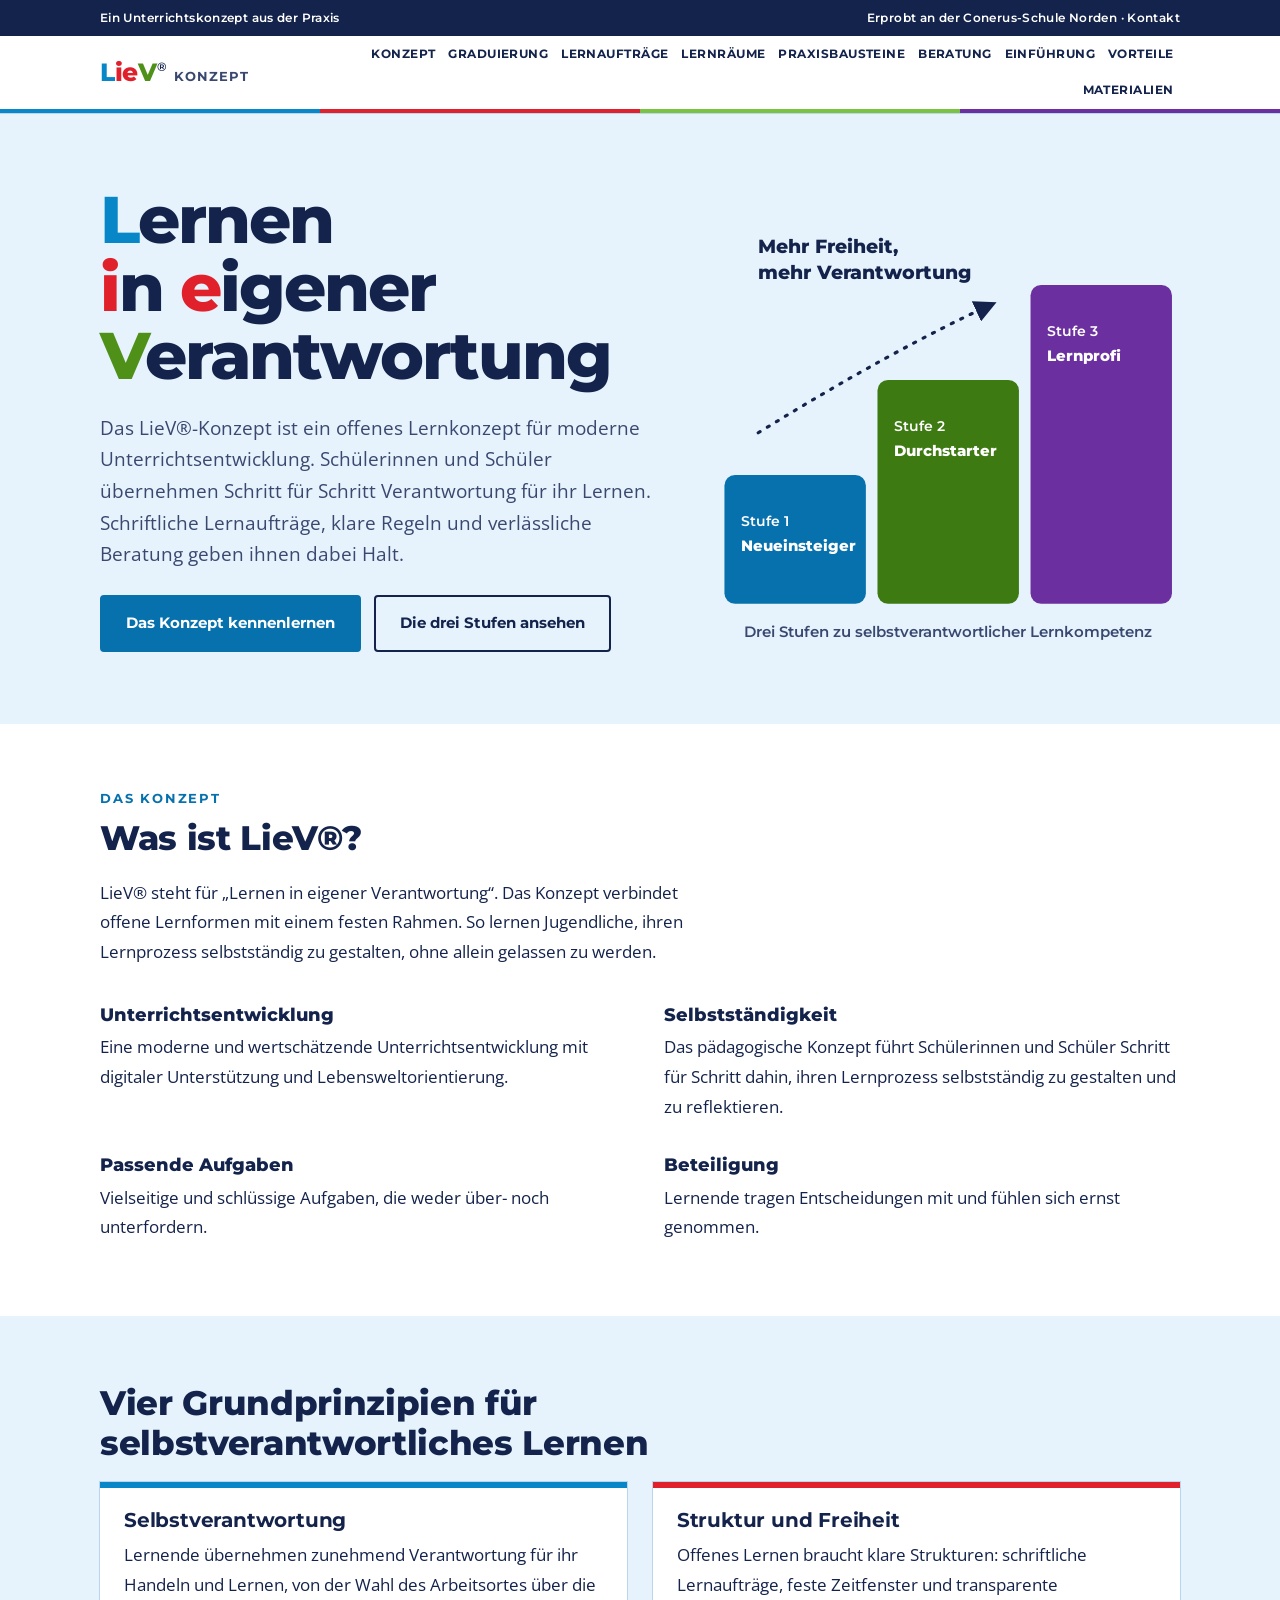
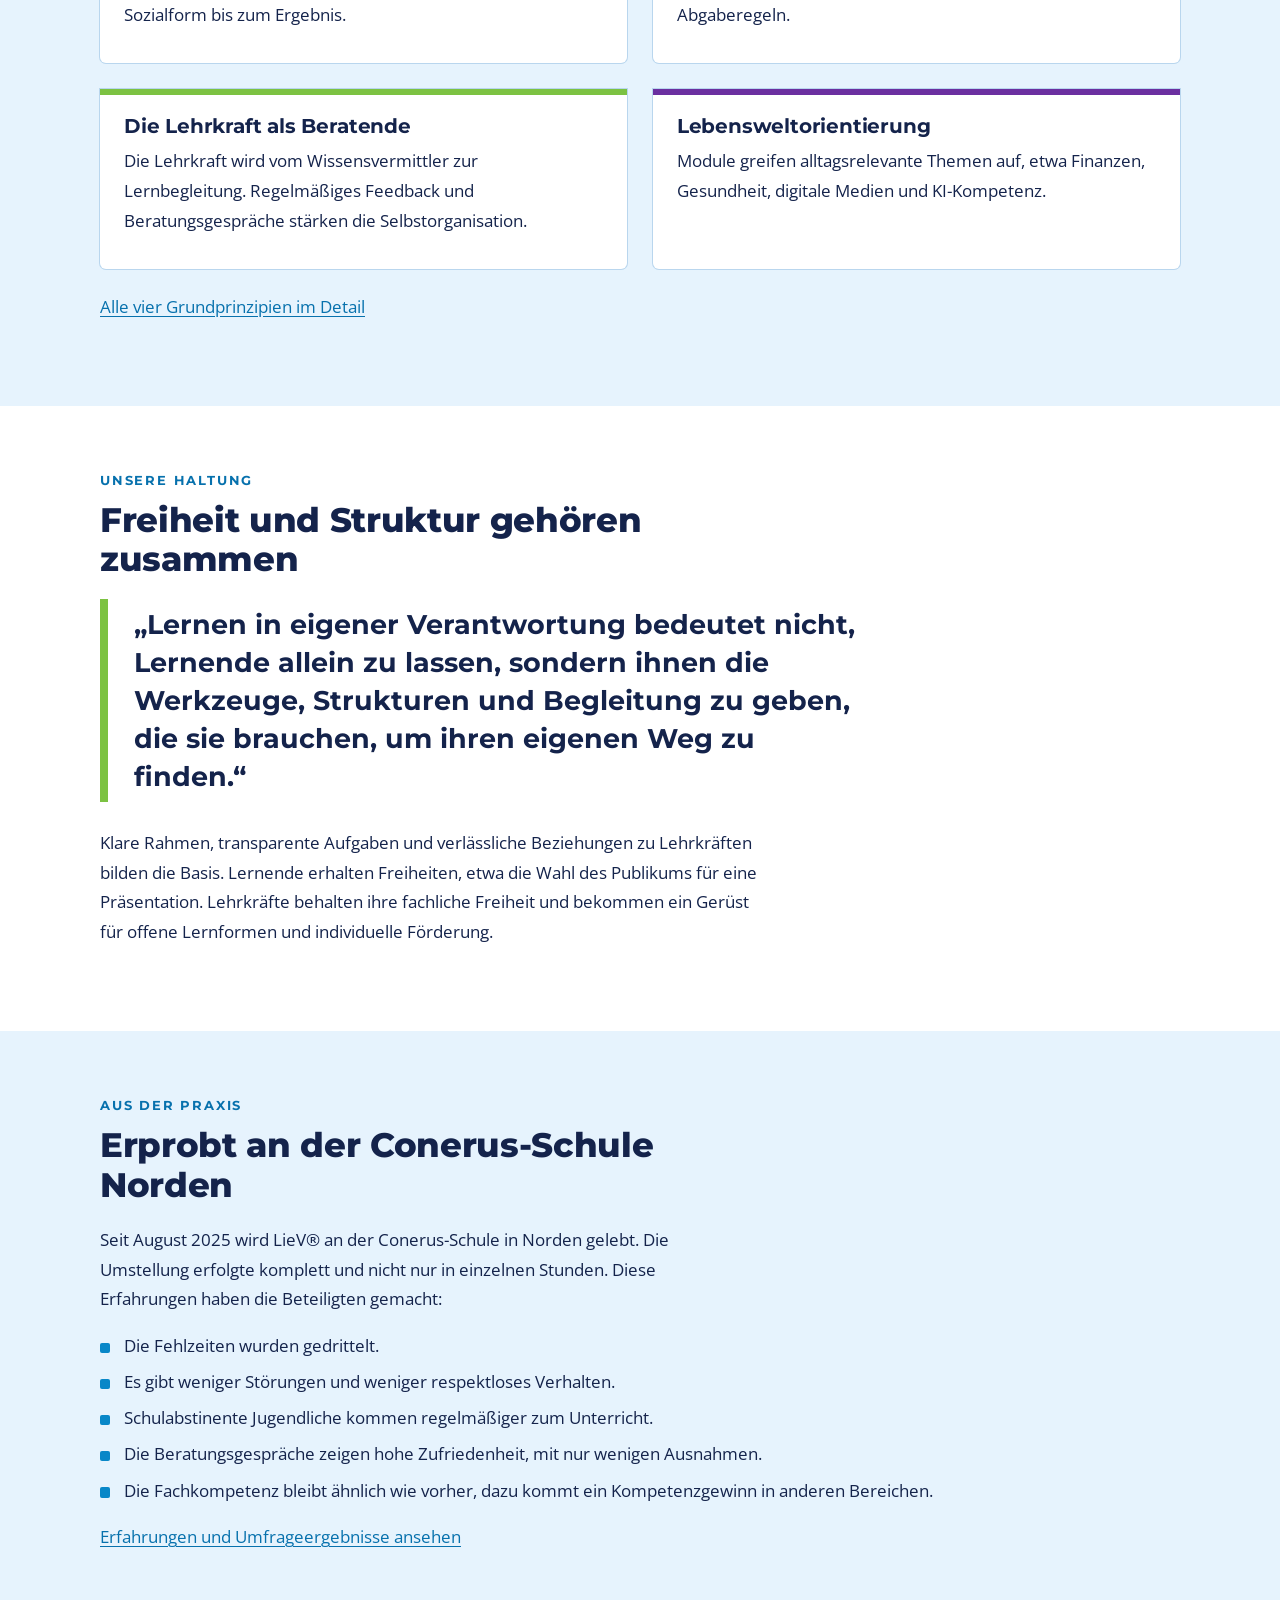
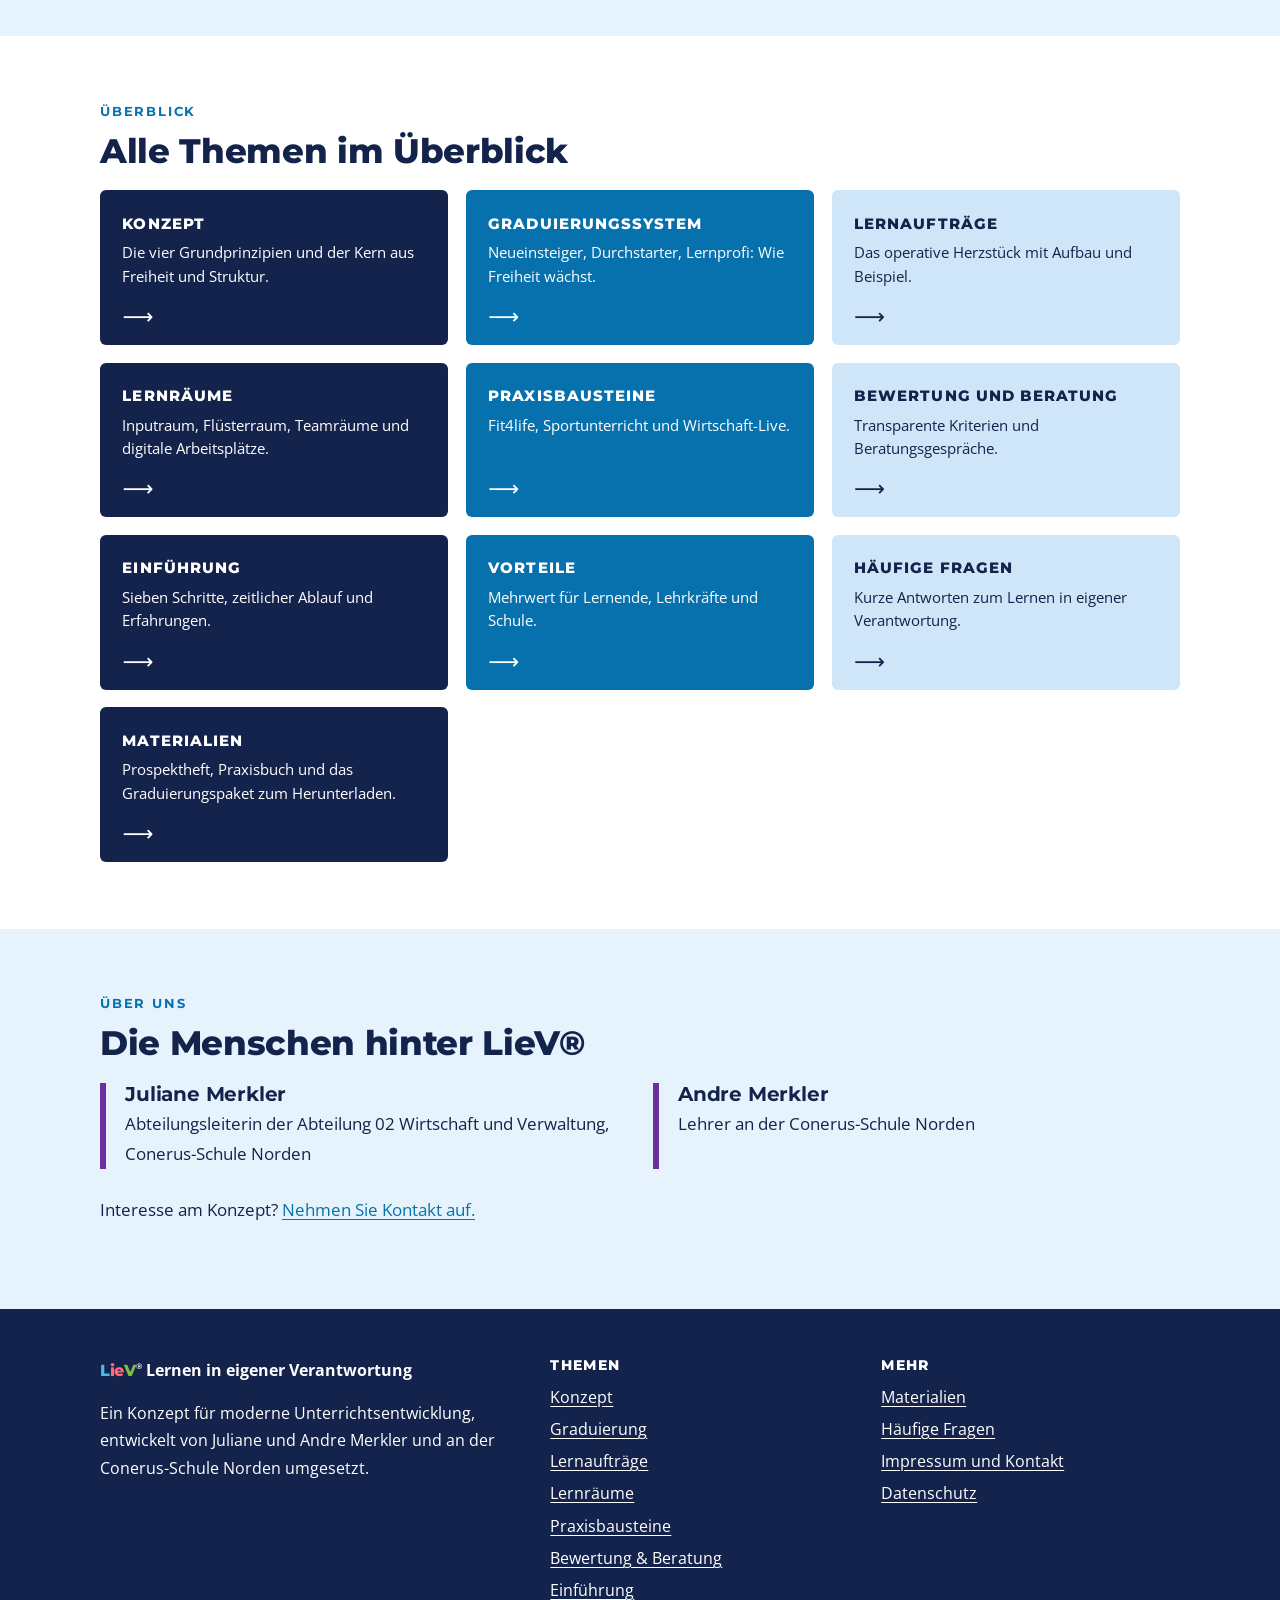
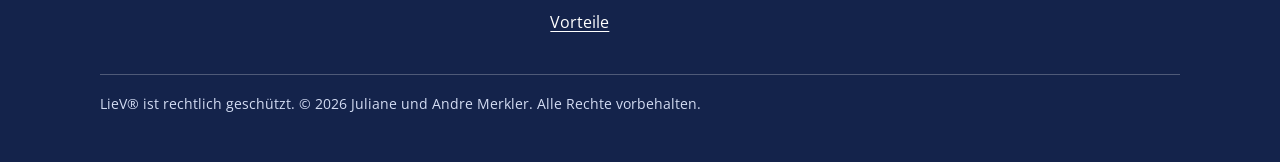
==== commit 7d110af9: "Neues gestaltetes Prospektheft, NLQ/Medienberatung entfernt - Prospektheft durch die neu gestaltete " ====
--- a/index.html
+++ b/index.html
@@ -18,7 +18,7 @@
 <meta property="og:image" content="https://liev-konzept.github.io/og-image.png">
 <meta name="twitter:card" content="summary_large_image">
 <meta name="theme-color" content="#14234b">
-<script type="application/ld+json">{"@context": "https://schema.org", "@graph": [{"@type": "WebSite", "name": "LieV-Konzept – Lernen in eigener Verantwortung", "url": "https://liev-konzept.github.io/", "inLanguage": "de", "description": "Offenes Lernkonzept für selbstverantwortliches Lernen und moderne Unterrichtsentwicklung.", "author": [{"@type": "Person", "name": "Juliane Merkler", "jobTitle": "Abteilungsleiterin Abteilung 02 Wirtschaft und Verwaltung, Conerus-Schule Norden"}, {"@type": "Person", "name": "Andre Merkler", "jobTitle": "Lehrer an der IGS Marienhafe-Moorhusen und Conerus-Schule Norden, Medienpädagogischer Berater"}]}]}</script>
+<script type="application/ld+json">{"@context": "https://schema.org", "@graph": [{"@type": "WebSite", "name": "LieV-Konzept – Lernen in eigener Verantwortung", "url": "https://liev-konzept.github.io/", "inLanguage": "de", "description": "Offenes Lernkonzept für selbstverantwortliches Lernen und moderne Unterrichtsentwicklung.", "author": [{"@type": "Person", "name": "Juliane Merkler", "jobTitle": "Abteilungsleiterin Abteilung 02 Wirtschaft und Verwaltung, Conerus-Schule Norden"}, {"@type": "Person", "name": "Andre Merkler", "jobTitle": "Lehrer an der Conerus-Schule Norden"}]}]}</script>
 </head>
 <body>
 <a class="skip" href="#inhalt">Zum Inhalt springen</a>
@@ -155,7 +155,7 @@
     <h2 id="menschen"><span class="kicker">Über uns</span>Die Menschen hinter LieV®</h2>
     <div class="people">
       <div class="person"><h3>Juliane Merkler</h3><p>Abteilungsleiterin der Abteilung 02 Wirtschaft und Verwaltung, Conerus-Schule Norden</p></div>
-      <div class="person"><h3>Andre Merkler</h3><p>Lehrer an der Conerus-Schule Norden, Medienpädagogischer Berater</p></div>
+      <div class="person"><h3>Andre Merkler</h3><p>Lehrer an der Conerus-Schule Norden</p></div>
     </div>
     <p style="margin-top:1.6rem">Interesse am Konzept? <a href="impressum.html#kontakt">Nehmen Sie Kontakt auf.</a></p>
   </div>
